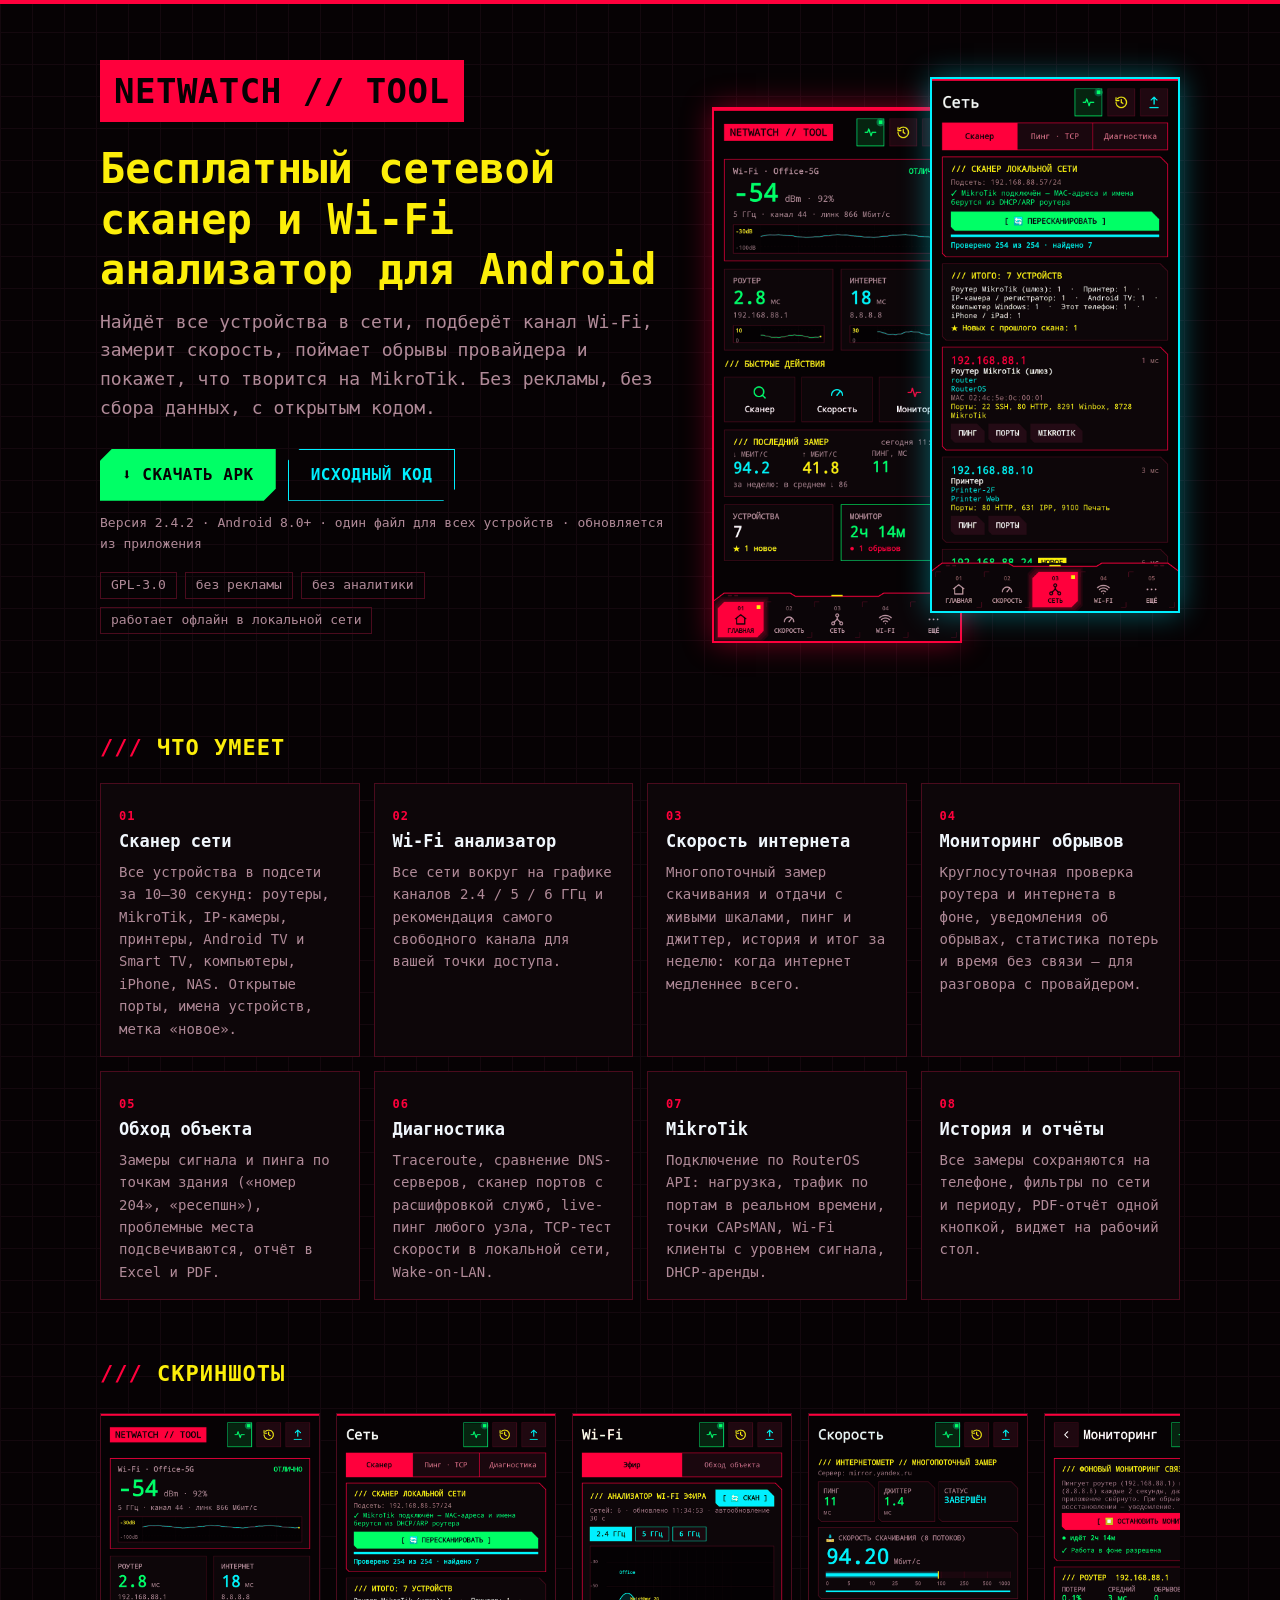
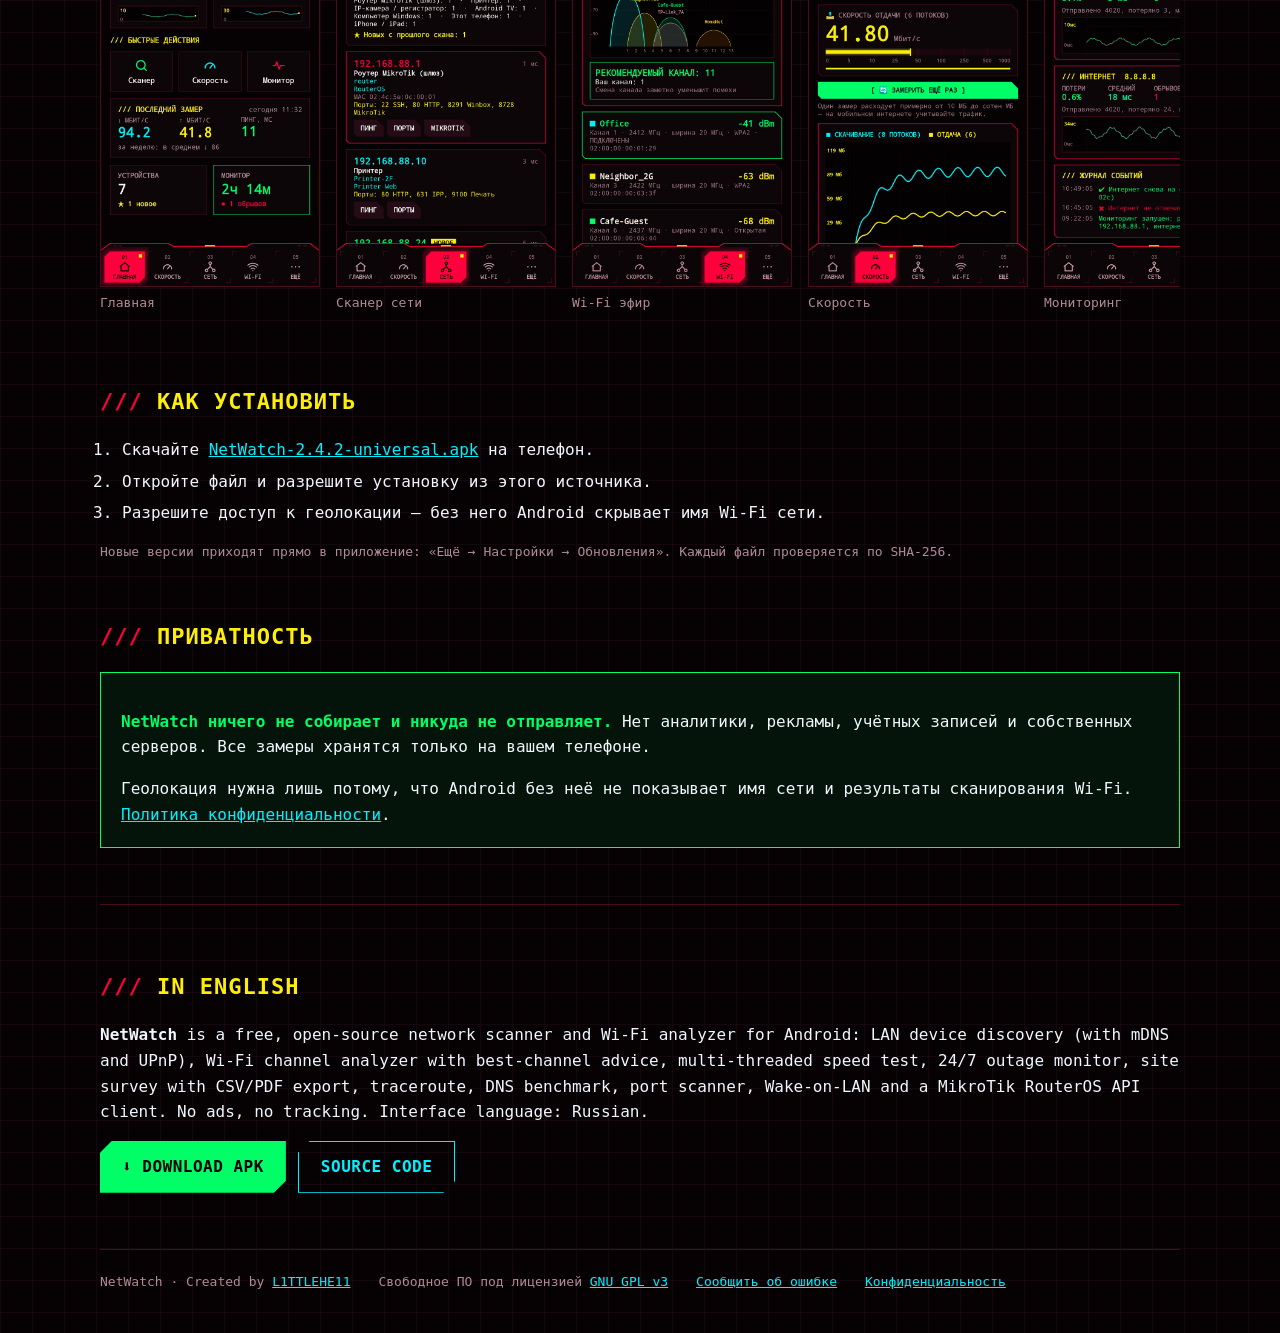
==== docs/index.html @ b4db95db "2.4.2: GPL-3.0, сайт на GitHub Pages, README со скриншотами, метаданные для каталогов - LICENSE (GNU" ====
<!doctype html>
<html lang="ru">
<head>
<meta charset="utf-8">
<meta name="viewport" content="width=device-width, initial-scale=1">
<title>NetWatch — бесплатный сетевой сканер и Wi-Fi анализатор для Android</title>
<meta name="description" content="NetWatch — бесплатное приложение для диагностики сети на Android: сканер устройств в сети, анализатор Wi-Fi каналов, пинг, замер скорости интернета, мониторинг обрывов, traceroute, сканер портов и MikroTik. Без рекламы и сбора данных, открытый код.">
<meta name="keywords" content="сетевой сканер, сканер сети android, анализатор wi-fi, wifi analyzer, сканер ip, пинг, traceroute, сканер портов, скорость интернета, мониторинг сети, mikrotik, routeros, capsman, wake on lan, network scanner, lan scanner">
<link rel="canonical" href="https://l1ttlehe11.github.io/NetWatch/">
<link rel="icon" type="image/png" href="favicon.png">
<link rel="apple-touch-icon" href="icon.png">
<meta name="theme-color" content="#060204">
<meta property="og:type" content="website">
<meta property="og:title" content="NetWatch — сетевой сканер и Wi-Fi анализатор для Android">
<meta property="og:description" content="Сканер сети, Wi-Fi эфир, пинг, скорость, мониторинг обрывов и MikroTik в одном бесплатном приложении. Без рекламы, открытый код.">
<meta property="og:image" content="https://l1ttlehe11.github.io/NetWatch/og.png">
<meta property="og:url" content="https://l1ttlehe11.github.io/NetWatch/">
<meta property="og:locale" content="ru_RU">
<meta name="twitter:card" content="summary_large_image">
<link rel="alternate" hreflang="ru" href="https://l1ttlehe11.github.io/NetWatch/">
<link rel="alternate" hreflang="en" href="https://l1ttlehe11.github.io/NetWatch/#en">
<script type="application/ld+json">
{
  "@context": "https://schema.org",
  "@type": "SoftwareApplication",
  "name": "NetWatch: Network Scanner",
  "alternateName": "NetWatch",
  "operatingSystem": "Android 8.0+",
  "applicationCategory": "UtilitiesApplication",
  "softwareVersion": "2.4.2",
  "license": "https://www.gnu.org/licenses/gpl-3.0.html",
  "isAccessibleForFree": true,
  "offers": { "@type": "Offer", "price": "0", "priceCurrency": "RUB" },
  "downloadUrl": "https://github.com/L1TTLEHE11/NetWatch/raw/main/apk/NetWatch-2.4.2-universal.apk",
  "codeRepository": "https://github.com/L1TTLEHE11/NetWatch",
  "image": "https://l1ttlehe11.github.io/NetWatch/icon.png",
  "screenshot": "https://l1ttlehe11.github.io/NetWatch/screenshots/3_scan.png",
  "author": { "@type": "Person", "name": "L1TTLEHE11", "url": "https://github.com/L1TTLEHE11" },
  "description": "Бесплатный сетевой сканер и Wi-Fi анализатор для Android: устройства в сети, каналы Wi-Fi, пинг, скорость интернета, мониторинг обрывов, traceroute, порты, MikroTik."
}
</script>
<style>
:root{--bg:#060204;--card:#0d0609;--line:#4a0b1d;--red:#ff003c;--yel:#fcee0a;--cyan:#00f0ff;--green:#00ff66;--text:#f0f6fc;--mut:#b08a98}
*{box-sizing:border-box}
html{scroll-behavior:smooth}
body{margin:0;background:var(--bg);color:var(--text);font:16px/1.6 ui-monospace,"JetBrains Mono","Cascadia Mono","Segoe UI Mono","DejaVu Sans Mono",Menlo,Consolas,monospace;
  background-image:linear-gradient(#14080e 1px,transparent 1px),linear-gradient(90deg,#14080e 1px,transparent 1px);background-size:32px 32px}
a{color:var(--cyan)}a:hover{color:var(--yel)}
.top{height:4px;background:var(--red)}
.wrap{max-width:1120px;margin:0 auto;padding:0 20px}
header.hero{display:grid;grid-template-columns:1.1fr .9fr;gap:40px;align-items:center;padding:56px 0 40px}
.logo{display:inline-block;background:var(--red);color:var(--bg);font-weight:800;font-size:clamp(22px,4vw,34px);padding:4px 14px;letter-spacing:.5px}
h1{font-size:clamp(26px,4.2vw,42px);line-height:1.2;margin:22px 0 12px;color:var(--yel)}
.lead{color:var(--mut);font-size:18px;margin:0 0 26px}
.cta{display:flex;flex-wrap:wrap;gap:12px;align-items:center}
.btn{display:inline-flex;align-items:center;gap:10px;min-height:52px;padding:0 22px;font:inherit;font-weight:800;letter-spacing:.5px;text-decoration:none;
  clip-path:polygon(12px 0,100% 0,100% calc(100% - 12px),calc(100% - 12px) 100%,0 100%,0 12px)}
.btn.main{background:var(--green);color:var(--bg)}
.btn.main:hover{background:var(--yel);color:var(--bg)}
.btn.alt{border:1px solid var(--cyan);color:var(--cyan)}
.meta{color:var(--mut);font-size:13px;margin-top:12px}
.tags{display:flex;flex-wrap:wrap;gap:8px;margin-top:18px}
.tag{border:1px solid var(--line);padding:2px 10px;font-size:13px;color:var(--mut)}
.phones{position:relative;height:540px}
.phones img{position:absolute;width:250px;border:2px solid var(--red);box-shadow:0 0 28px rgba(255,0,60,.45)}
.phones img:nth-child(1){left:0;top:30px}
.phones img:nth-child(2){right:0;top:0;border-color:var(--cyan);box-shadow:0 0 28px rgba(0,240,255,.4)}
h2{font-size:22px;color:var(--yel);margin:56px 0 18px;letter-spacing:1px}
h2::before{content:"/// ";color:var(--red)}
.grid{display:grid;grid-template-columns:repeat(auto-fill,minmax(250px,1fr));gap:14px}
.card{background:var(--card);border:1px solid var(--line);padding:18px 18px 16px}
.card b{display:block;color:var(--text);font-size:17px;margin-bottom:6px}
.card .n{color:var(--red);font-size:12px;font-weight:800;letter-spacing:1px}
.card p{margin:0;color:var(--mut);font-size:14px}
.gallery{display:flex;gap:16px;overflow-x:auto;padding:4px 2px 14px;scroll-snap-type:x mandatory}
.gallery figure{margin:0;flex:0 0 220px;scroll-snap-align:start}
.gallery img{width:100%;display:block;border:1px solid var(--line)}
.gallery figcaption{color:var(--mut);font-size:13px;padding-top:6px}
.privacy{border:1px solid var(--green);background:#04140a;padding:20px}
.privacy b{color:var(--green)}
ol.steps{padding-left:22px}ol.steps li{margin:6px 0}
.en{border-top:1px solid var(--line);margin-top:56px;padding-top:8px}
footer{border-top:1px solid var(--line);margin-top:56px;padding:22px 0 40px;color:var(--mut);font-size:13px;display:flex;flex-wrap:wrap;gap:12px 28px}
@media (max-width:860px){
  header.hero{grid-template-columns:1fr;padding-top:36px}
  .phones{height:400px;max-width:420px}
  .phones img{width:190px}
}
@media (max-width:420px){.phones img{width:160px}.phones{height:340px}}
</style>
</head>
<body>
<div class="top"></div>
<div class="wrap">

<header class="hero">
  <div>
    <span class="logo">NETWATCH // TOOL</span>
    <h1>Бесплатный сетевой сканер и&nbsp;Wi-Fi анализатор для&nbsp;Android</h1>
    <p class="lead">Найдёт все устройства в сети, подберёт канал Wi-Fi, замерит скорость, поймает обрывы провайдера и покажет, что творится на MikroTik. Без рекламы, без сбора данных, с открытым кодом.</p>
    <div class="cta">
      <a class="btn main" href="https://github.com/L1TTLEHE11/NetWatch/raw/main/apk/NetWatch-2.4.2-universal.apk">⬇ СКАЧАТЬ APK</a>
      <a class="btn alt" href="https://github.com/L1TTLEHE11/NetWatch">ИСХОДНЫЙ КОД</a>
    </div>
    <div class="meta">Версия 2.4.2 · Android 8.0+ · один файл для всех устройств · обновляется из приложения</div>
    <div class="tags"><span class="tag">GPL-3.0</span><span class="tag">без рекламы</span><span class="tag">без аналитики</span><span class="tag">работает офлайн в локальной сети</span></div>
  </div>
  <div class="phones" aria-hidden="true">
    <img src="screenshots/1_home.png" alt="">
    <img src="screenshots/3_scan.png" alt="">
  </div>
</header>

<section>
  <h2>ЧТО УМЕЕТ</h2>
  <div class="grid">
    <div class="card"><span class="n">01</span><b>Сканер сети</b><p>Все устройства в подсети за 10–30 секунд: роутеры, MikroTik, IP-камеры, принтеры, Android TV и Smart TV, компьютеры, iPhone, NAS. Открытые порты, имена устройств, метка «новое».</p></div>
    <div class="card"><span class="n">02</span><b>Wi-Fi анализатор</b><p>Все сети вокруг на графике каналов 2.4 / 5 / 6 ГГц и рекомендация самого свободного канала для вашей точки доступа.</p></div>
    <div class="card"><span class="n">03</span><b>Скорость интернета</b><p>Многопоточный замер скачивания и отдачи с живыми шкалами, пинг и джиттер, история и итог за неделю: когда интернет медленнее всего.</p></div>
    <div class="card"><span class="n">04</span><b>Мониторинг обрывов</b><p>Круглосуточная проверка роутера и интернета в фоне, уведомления об обрывах, статистика потерь и время без связи — для разговора с провайдером.</p></div>
    <div class="card"><span class="n">05</span><b>Обход объекта</b><p>Замеры сигнала и пинга по точкам здания («номер 204», «ресепшн»), проблемные места подсвечиваются, отчёт в Excel и PDF.</p></div>
    <div class="card"><span class="n">06</span><b>Диагностика</b><p>Traceroute, сравнение DNS-серверов, сканер портов с расшифровкой служб, live-пинг любого узла, TCP-тест скорости в локальной сети, Wake-on-LAN.</p></div>
    <div class="card"><span class="n">07</span><b>MikroTik</b><p>Подключение по RouterOS API: нагрузка, трафик по портам в реальном времени, точки CAPsMAN, Wi-Fi клиенты с уровнем сигнала, DHCP-аренды.</p></div>
    <div class="card"><span class="n">08</span><b>История и отчёты</b><p>Все замеры сохраняются на телефоне, фильтры по сети и периоду, PDF-отчёт одной кнопкой, виджет на рабочий стол.</p></div>
  </div>
</section>

<section>
  <h2>СКРИНШОТЫ</h2>
  <div class="gallery">
    <figure><img src="screenshots/1_home.png" alt="Главная: сигнал Wi-Fi, пинги, последний замер скорости" loading="lazy"><figcaption>Главная</figcaption></figure>
    <figure><img src="screenshots/3_scan.png" alt="Сканер сети: список устройств с типами и портами" loading="lazy"><figcaption>Сканер сети</figcaption></figure>
    <figure><img src="screenshots/4_wifi.png" alt="Wi-Fi анализатор: график каналов и рекомендованный канал" loading="lazy"><figcaption>Wi-Fi эфир</figcaption></figure>
    <figure><img src="screenshots/2_speed.png" alt="Замер скорости интернета" loading="lazy"><figcaption>Скорость</figcaption></figure>
    <figure><img src="screenshots/5_monitor.png" alt="Мониторинг обрывов связи" loading="lazy"><figcaption>Мониторинг</figcaption></figure>
    <figure><img src="screenshots/6_mikrotik.png" alt="MikroTik: интерфейсы, CAPsMAN, клиенты Wi-Fi" loading="lazy"><figcaption>MikroTik</figcaption></figure>
    <figure><img src="screenshots/7_history.png" alt="История замеров со сводкой скорости" loading="lazy"><figcaption>История</figcaption></figure>
    <figure><img src="screenshots/8_more.png" alt="Раздел «Ещё»" loading="lazy"><figcaption>Ещё</figcaption></figure>
  </div>
</section>

<section>
  <h2>КАК УСТАНОВИТЬ</h2>
  <ol class="steps">
    <li>Скачайте <a href="https://github.com/L1TTLEHE11/NetWatch/raw/main/apk/NetWatch-2.4.2-universal.apk">NetWatch-2.4.2-universal.apk</a> на телефон.</li>
    <li>Откройте файл и разрешите установку из этого источника.</li>
    <li>Разрешите доступ к геолокации — без него Android скрывает имя Wi-Fi сети.</li>
  </ol>
  <p class="meta">Новые версии приходят прямо в приложение: «Ещё → Настройки → Обновления». Каждый файл проверяется по SHA-256.</p>
</section>

<section>
  <h2>ПРИВАТНОСТЬ</h2>
  <div class="privacy">
    <p><b>NetWatch ничего не собирает и никуда не отправляет.</b> Нет аналитики, рекламы, учётных записей и собственных серверов. Все замеры хранятся только на вашем телефоне.</p>
    <p style="margin-bottom:0">Геолокация нужна лишь потому, что Android без неё не показывает имя сети и результаты сканирования Wi-Fi. <a href="privacy.html">Политика конфиденциальности</a>.</p>
  </div>
</section>

<section class="en" id="en" lang="en">
  <h2>IN ENGLISH</h2>
  <p><b>NetWatch</b> is a free, open-source network scanner and Wi-Fi analyzer for Android: LAN device discovery (with mDNS and UPnP), Wi-Fi channel analyzer with best-channel advice, multi-threaded speed test, 24/7 outage monitor, site survey with CSV/PDF export, traceroute, DNS benchmark, port scanner, Wake-on-LAN and a MikroTik RouterOS API client. No ads, no tracking. Interface language: Russian.</p>
  <div class="cta"><a class="btn main" href="https://github.com/L1TTLEHE11/NetWatch/raw/main/apk/NetWatch-2.4.2-universal.apk">⬇ DOWNLOAD APK</a><a class="btn alt" href="https://github.com/L1TTLEHE11/NetWatch">SOURCE CODE</a></div>
</section>

<footer>
  <span>NetWatch · Created by <a href="https://github.com/L1TTLEHE11">L1TTLEHE11</a></span>
  <span>Свободное ПО под лицензией <a href="https://github.com/L1TTLEHE11/NetWatch/blob/main/LICENSE">GNU GPL v3</a></span>
  <span><a href="https://github.com/L1TTLEHE11/NetWatch/issues">Сообщить об ошибке</a></span>
  <span><a href="privacy.html">Конфиденциальность</a></span>
</footer>

</div>
</body>
</html>
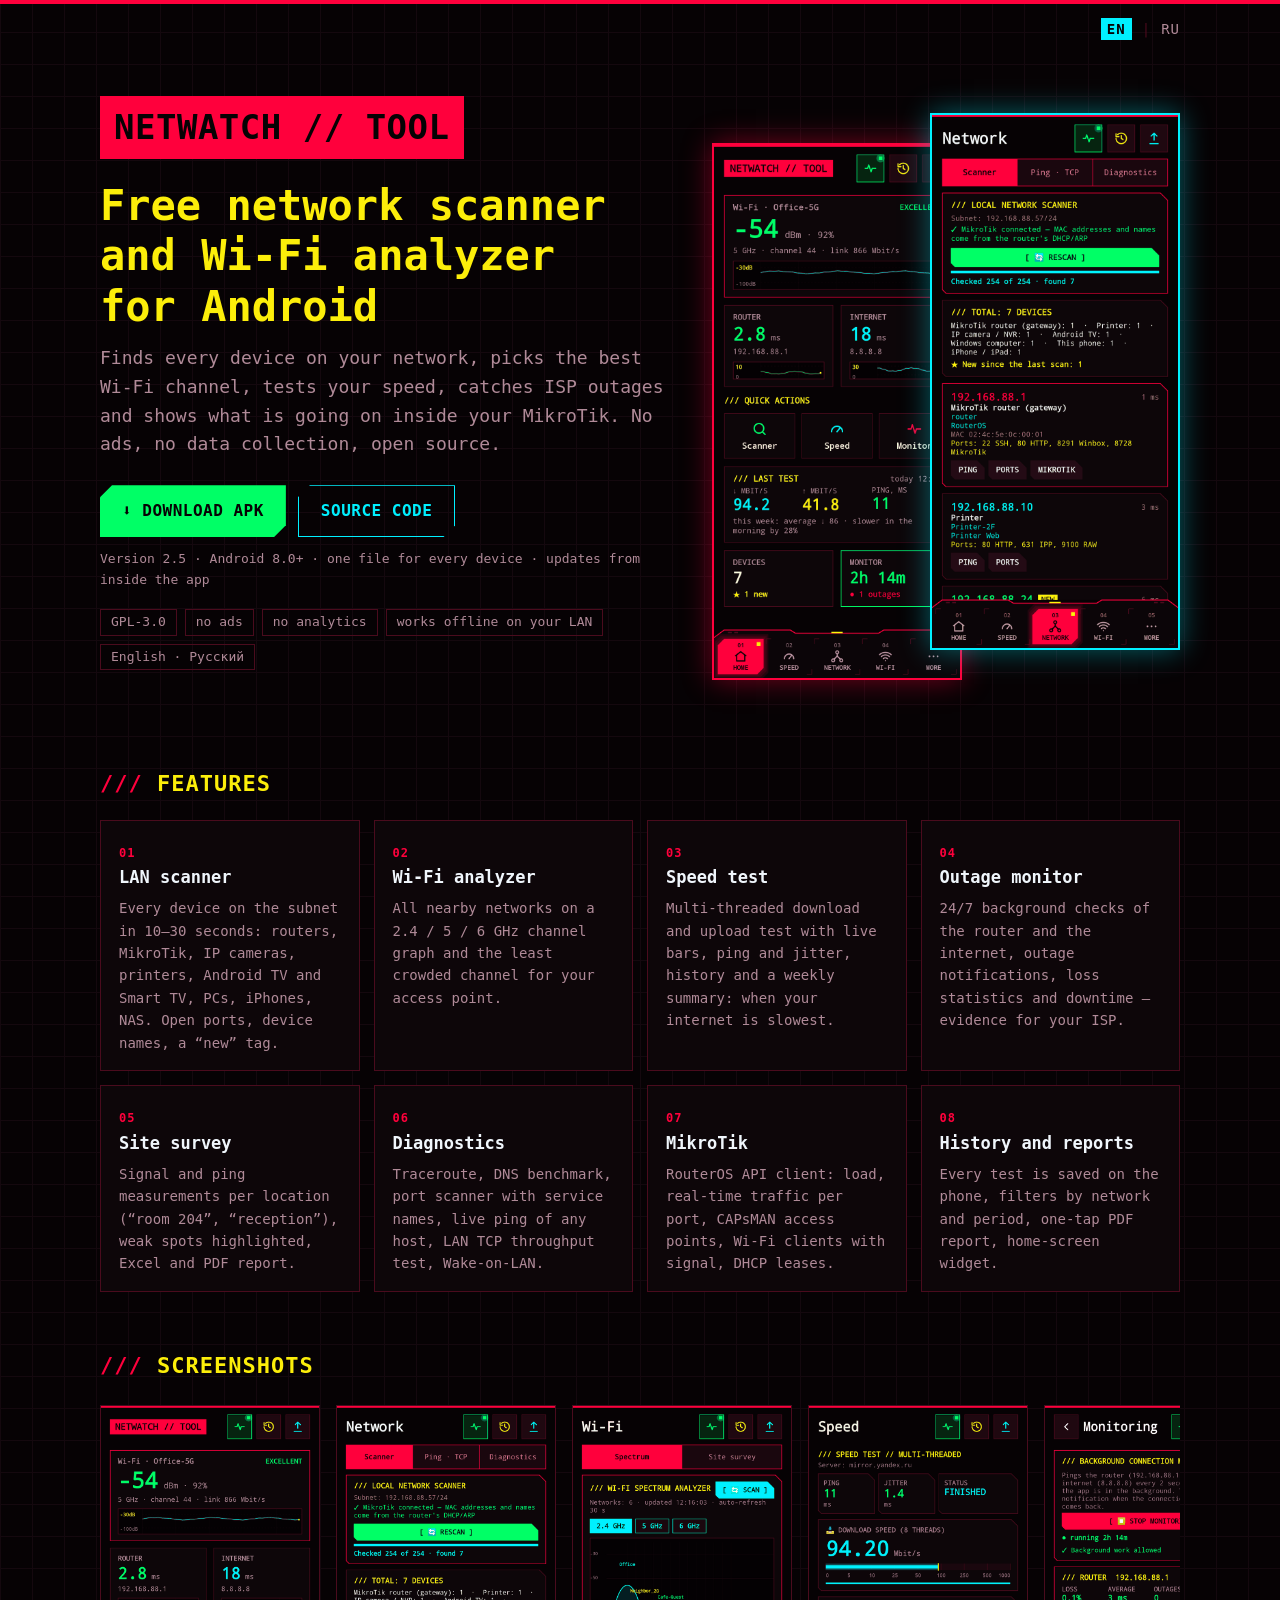
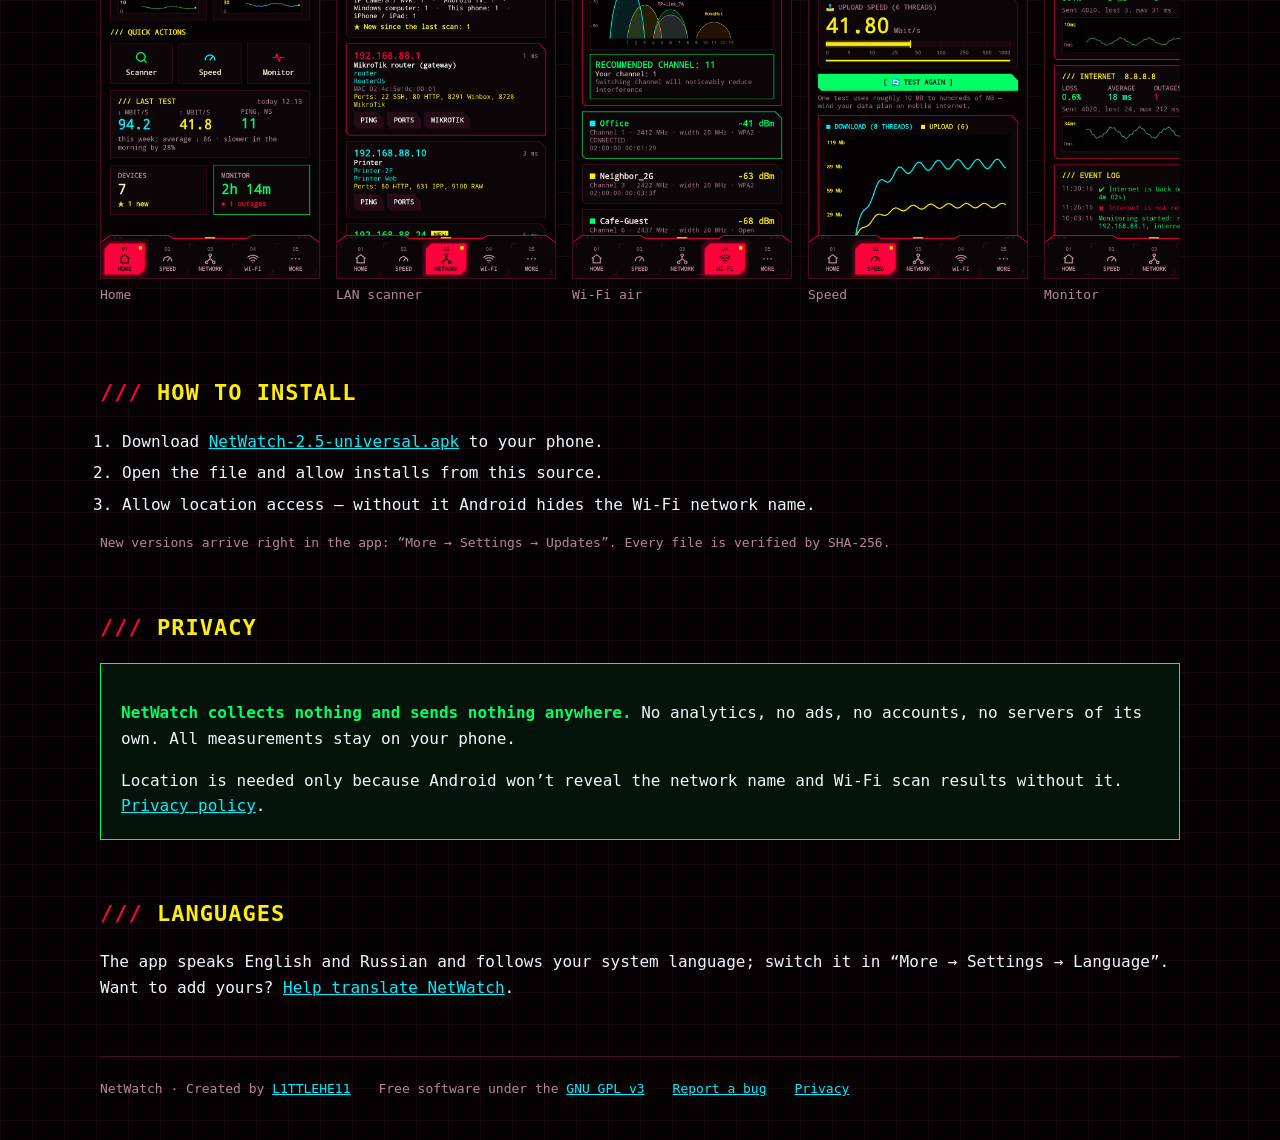
==== commit 452f0c18: "2.5: English interface, bilingual README and website - UI strings moved to resources: English (defau" ====
--- a/docs/index.html
+++ b/docs/index.html
@@ -1,24 +1,29 @@
 <!doctype html>
-<html lang="ru">
+<html lang="en">
 <head>
 <meta charset="utf-8">
 <meta name="viewport" content="width=device-width, initial-scale=1">
-<title>NetWatch — бесплатный сетевой сканер и Wi-Fi анализатор для Android</title>
-<meta name="description" content="NetWatch — бесплатное приложение для диагностики сети на Android: сканер устройств в сети, анализатор Wi-Fi каналов, пинг, замер скорости интернета, мониторинг обрывов, traceroute, сканер портов и MikroTik. Без рекламы и сбора данных, открытый код.">
-<meta name="keywords" content="сетевой сканер, сканер сети android, анализатор wi-fi, wifi analyzer, сканер ip, пинг, traceroute, сканер портов, скорость интернета, мониторинг сети, mikrotik, routeros, capsman, wake on lan, network scanner, lan scanner">
+<title>NetWatch — free network scanner and Wi-Fi analyzer for Android</title>
+<script>
+(function(){try{var s=localStorage.getItem('nw_lang');var l=(navigator.languages&&navigator.languages[0])||navigator.language||'';
+if(s==='ru'||(!s&&/^ru\b/i.test(l))){location.replace('ru/'+location.pathname.split('/').pop()+location.hash)}}catch(e){}})();
+</script><meta name="description" content="NetWatch is a free network diagnostics app for Android: LAN device scanner, Wi-Fi channel analyzer, ping, internet speed test, outage monitor, traceroute, port scanner and MikroTik. No ads, no data collection, open source.">
 <link rel="canonical" href="https://l1ttlehe11.github.io/NetWatch/">
+<link rel="alternate" hreflang="en" href="https://l1ttlehe11.github.io/NetWatch/">
+<link rel="alternate" hreflang="ru" href="https://l1ttlehe11.github.io/NetWatch/ru/">
+<link rel="alternate" hreflang="x-default" href="https://l1ttlehe11.github.io/NetWatch/">
 <link rel="icon" type="image/png" href="favicon.png">
 <link rel="apple-touch-icon" href="icon.png">
 <meta name="theme-color" content="#060204">
+<meta name="keywords" content="network scanner, network scanner android, lan scanner, ip scanner, wifi analyzer, wi-fi channel analyzer, ping, traceroute, port scanner, speed test, network monitor, mikrotik, routeros, capsman, wake on lan, mdns, upnp">
 <meta property="og:type" content="website">
-<meta property="og:title" content="NetWatch — сетевой сканер и Wi-Fi анализатор для Android">
-<meta property="og:description" content="Сканер сети, Wi-Fi эфир, пинг, скорость, мониторинг обрывов и MikroTik в одном бесплатном приложении. Без рекламы, открытый код.">
+<meta property="og:title" content="NetWatch — network scanner and Wi-Fi analyzer for Android">
+<meta property="og:description" content="LAN scanner, Wi-Fi channels, ping, speed test, outage monitor and MikroTik in one free app. No ads, open source.">
 <meta property="og:image" content="https://l1ttlehe11.github.io/NetWatch/og.png">
 <meta property="og:url" content="https://l1ttlehe11.github.io/NetWatch/">
-<meta property="og:locale" content="ru_RU">
+<meta property="og:locale" content="en_US">
+<meta property="og:locale:alternate" content="ru_RU">
 <meta name="twitter:card" content="summary_large_image">
-<link rel="alternate" hreflang="ru" href="https://l1ttlehe11.github.io/NetWatch/">
-<link rel="alternate" hreflang="en" href="https://l1ttlehe11.github.io/NetWatch/#en">
 <script type="application/ld+json">
 {
   "@context": "https://schema.org",
@@ -27,149 +32,116 @@
   "alternateName": "NetWatch",
   "operatingSystem": "Android 8.0+",
   "applicationCategory": "UtilitiesApplication",
-  "softwareVersion": "2.4.2",
+  "softwareVersion": "2.5",
+  "inLanguage": [
+    "en",
+    "ru"
+  ],
   "license": "https://www.gnu.org/licenses/gpl-3.0.html",
   "isAccessibleForFree": true,
-  "offers": { "@type": "Offer", "price": "0", "priceCurrency": "RUB" },
-  "downloadUrl": "https://github.com/L1TTLEHE11/NetWatch/raw/main/apk/NetWatch-2.4.2-universal.apk",
+  "offers": {
+    "@type": "Offer",
+    "price": "0",
+    "priceCurrency": "USD"
+  },
+  "downloadUrl": "https://github.com/L1TTLEHE11/NetWatch/raw/main/apk/NetWatch-2.5-universal.apk",
   "codeRepository": "https://github.com/L1TTLEHE11/NetWatch",
   "image": "https://l1ttlehe11.github.io/NetWatch/icon.png",
-  "screenshot": "https://l1ttlehe11.github.io/NetWatch/screenshots/3_scan.png",
-  "author": { "@type": "Person", "name": "L1TTLEHE11", "url": "https://github.com/L1TTLEHE11" },
-  "description": "Бесплатный сетевой сканер и Wi-Fi анализатор для Android: устройства в сети, каналы Wi-Fi, пинг, скорость интернета, мониторинг обрывов, traceroute, порты, MikroTik."
+  "screenshot": "https://l1ttlehe11.github.io/NetWatch/screenshots/en/3_scan.png",
+  "author": {
+    "@type": "Person",
+    "name": "L1TTLEHE11",
+    "url": "https://github.com/L1TTLEHE11"
+  },
+  "description": "Free network scanner and Wi-Fi analyzer for Android: LAN devices, Wi-Fi channels, ping, internet speed, outage monitor, traceroute, ports, MikroTik."
 }
 </script>
-<style>
-:root{--bg:#060204;--card:#0d0609;--line:#4a0b1d;--red:#ff003c;--yel:#fcee0a;--cyan:#00f0ff;--green:#00ff66;--text:#f0f6fc;--mut:#b08a98}
-*{box-sizing:border-box}
-html{scroll-behavior:smooth}
-body{margin:0;background:var(--bg);color:var(--text);font:16px/1.6 ui-monospace,"JetBrains Mono","Cascadia Mono","Segoe UI Mono","DejaVu Sans Mono",Menlo,Consolas,monospace;
-  background-image:linear-gradient(#14080e 1px,transparent 1px),linear-gradient(90deg,#14080e 1px,transparent 1px);background-size:32px 32px}
-a{color:var(--cyan)}a:hover{color:var(--yel)}
-.top{height:4px;background:var(--red)}
-.wrap{max-width:1120px;margin:0 auto;padding:0 20px}
-header.hero{display:grid;grid-template-columns:1.1fr .9fr;gap:40px;align-items:center;padding:56px 0 40px}
-.logo{display:inline-block;background:var(--red);color:var(--bg);font-weight:800;font-size:clamp(22px,4vw,34px);padding:4px 14px;letter-spacing:.5px}
-h1{font-size:clamp(26px,4.2vw,42px);line-height:1.2;margin:22px 0 12px;color:var(--yel)}
-.lead{color:var(--mut);font-size:18px;margin:0 0 26px}
-.cta{display:flex;flex-wrap:wrap;gap:12px;align-items:center}
-.btn{display:inline-flex;align-items:center;gap:10px;min-height:52px;padding:0 22px;font:inherit;font-weight:800;letter-spacing:.5px;text-decoration:none;
-  clip-path:polygon(12px 0,100% 0,100% calc(100% - 12px),calc(100% - 12px) 100%,0 100%,0 12px)}
-.btn.main{background:var(--green);color:var(--bg)}
-.btn.main:hover{background:var(--yel);color:var(--bg)}
-.btn.alt{border:1px solid var(--cyan);color:var(--cyan)}
-.meta{color:var(--mut);font-size:13px;margin-top:12px}
-.tags{display:flex;flex-wrap:wrap;gap:8px;margin-top:18px}
-.tag{border:1px solid var(--line);padding:2px 10px;font-size:13px;color:var(--mut)}
-.phones{position:relative;height:540px}
-.phones img{position:absolute;width:250px;border:2px solid var(--red);box-shadow:0 0 28px rgba(255,0,60,.45)}
-.phones img:nth-child(1){left:0;top:30px}
-.phones img:nth-child(2){right:0;top:0;border-color:var(--cyan);box-shadow:0 0 28px rgba(0,240,255,.4)}
-h2{font-size:22px;color:var(--yel);margin:56px 0 18px;letter-spacing:1px}
-h2::before{content:"/// ";color:var(--red)}
-.grid{display:grid;grid-template-columns:repeat(auto-fill,minmax(250px,1fr));gap:14px}
-.card{background:var(--card);border:1px solid var(--line);padding:18px 18px 16px}
-.card b{display:block;color:var(--text);font-size:17px;margin-bottom:6px}
-.card .n{color:var(--red);font-size:12px;font-weight:800;letter-spacing:1px}
-.card p{margin:0;color:var(--mut);font-size:14px}
-.gallery{display:flex;gap:16px;overflow-x:auto;padding:4px 2px 14px;scroll-snap-type:x mandatory}
-.gallery figure{margin:0;flex:0 0 220px;scroll-snap-align:start}
-.gallery img{width:100%;display:block;border:1px solid var(--line)}
-.gallery figcaption{color:var(--mut);font-size:13px;padding-top:6px}
-.privacy{border:1px solid var(--green);background:#04140a;padding:20px}
-.privacy b{color:var(--green)}
-ol.steps{padding-left:22px}ol.steps li{margin:6px 0}
-.en{border-top:1px solid var(--line);margin-top:56px;padding-top:8px}
-footer{border-top:1px solid var(--line);margin-top:56px;padding:22px 0 40px;color:var(--mut);font-size:13px;display:flex;flex-wrap:wrap;gap:12px 28px}
-@media (max-width:860px){
-  header.hero{grid-template-columns:1fr;padding-top:36px}
-  .phones{height:400px;max-width:420px}
-  .phones img{width:190px}
-}
-@media (max-width:420px){.phones img{width:160px}.phones{height:340px}}
-</style>
+<link rel="stylesheet" href="site.css">
 </head>
 <body>
 <div class="top"></div>
 <div class="wrap">
+<nav class="lang" aria-label="Language"><b aria-current="true">EN</b><span>|</span><a href="ru/" hreflang="ru" lang="ru" data-lang="ru">RU</a></nav>
 
 <header class="hero">
   <div>
     <span class="logo">NETWATCH // TOOL</span>
-    <h1>Бесплатный сетевой сканер и&nbsp;Wi-Fi анализатор для&nbsp;Android</h1>
-    <p class="lead">Найдёт все устройства в сети, подберёт канал Wi-Fi, замерит скорость, поймает обрывы провайдера и покажет, что творится на MikroTik. Без рекламы, без сбора данных, с открытым кодом.</p>
+    <h1>Free network scanner and&nbsp;Wi-Fi analyzer for&nbsp;Android</h1>
+    <p class="lead">Finds every device on your network, picks the best Wi-Fi channel, tests your speed, catches ISP outages and shows what is going on inside your MikroTik. No ads, no data collection, open source.</p>
     <div class="cta">
-      <a class="btn main" href="https://github.com/L1TTLEHE11/NetWatch/raw/main/apk/NetWatch-2.4.2-universal.apk">⬇ СКАЧАТЬ APK</a>
-      <a class="btn alt" href="https://github.com/L1TTLEHE11/NetWatch">ИСХОДНЫЙ КОД</a>
+      <a class="btn main" href="https://github.com/L1TTLEHE11/NetWatch/raw/main/apk/NetWatch-2.5-universal.apk">⬇ DOWNLOAD APK</a>
+      <a class="btn alt" href="https://github.com/L1TTLEHE11/NetWatch">SOURCE CODE</a>
     </div>
-    <div class="meta">Версия 2.4.2 · Android 8.0+ · один файл для всех устройств · обновляется из приложения</div>
-    <div class="tags"><span class="tag">GPL-3.0</span><span class="tag">без рекламы</span><span class="tag">без аналитики</span><span class="tag">работает офлайн в локальной сети</span></div>
+    <div class="meta">Version 2.5 · Android 8.0+ · one file for every device · updates from inside the app</div>
+    <div class="tags"><span class="tag">GPL-3.0</span><span class="tag">no ads</span><span class="tag">no analytics</span><span class="tag">works offline on your LAN</span><span class="tag">English · Русский</span></div>
   </div>
   <div class="phones" aria-hidden="true">
-    <img src="screenshots/1_home.png" alt="">
-    <img src="screenshots/3_scan.png" alt="">
+    <img src="screenshots/en/1_home.png" alt="">
+    <img src="screenshots/en/3_scan.png" alt="">
   </div>
 </header>
 
 <section>
-  <h2>ЧТО УМЕЕТ</h2>
+  <h2>FEATURES</h2>
   <div class="grid">
-    <div class="card"><span class="n">01</span><b>Сканер сети</b><p>Все устройства в подсети за 10–30 секунд: роутеры, MikroTik, IP-камеры, принтеры, Android TV и Smart TV, компьютеры, iPhone, NAS. Открытые порты, имена устройств, метка «новое».</p></div>
-    <div class="card"><span class="n">02</span><b>Wi-Fi анализатор</b><p>Все сети вокруг на графике каналов 2.4 / 5 / 6 ГГц и рекомендация самого свободного канала для вашей точки доступа.</p></div>
-    <div class="card"><span class="n">03</span><b>Скорость интернета</b><p>Многопоточный замер скачивания и отдачи с живыми шкалами, пинг и джиттер, история и итог за неделю: когда интернет медленнее всего.</p></div>
-    <div class="card"><span class="n">04</span><b>Мониторинг обрывов</b><p>Круглосуточная проверка роутера и интернета в фоне, уведомления об обрывах, статистика потерь и время без связи — для разговора с провайдером.</p></div>
-    <div class="card"><span class="n">05</span><b>Обход объекта</b><p>Замеры сигнала и пинга по точкам здания («номер 204», «ресепшн»), проблемные места подсвечиваются, отчёт в Excel и PDF.</p></div>
-    <div class="card"><span class="n">06</span><b>Диагностика</b><p>Traceroute, сравнение DNS-серверов, сканер портов с расшифровкой служб, live-пинг любого узла, TCP-тест скорости в локальной сети, Wake-on-LAN.</p></div>
-    <div class="card"><span class="n">07</span><b>MikroTik</b><p>Подключение по RouterOS API: нагрузка, трафик по портам в реальном времени, точки CAPsMAN, Wi-Fi клиенты с уровнем сигнала, DHCP-аренды.</p></div>
-    <div class="card"><span class="n">08</span><b>История и отчёты</b><p>Все замеры сохраняются на телефоне, фильтры по сети и периоду, PDF-отчёт одной кнопкой, виджет на рабочий стол.</p></div>
+    <div class="card"><span class="n">01</span><b>LAN scanner</b><p>Every device on the subnet in 10–30 seconds: routers, MikroTik, IP cameras, printers, Android TV and Smart TV, PCs, iPhones, NAS. Open ports, device names, a “new” tag.</p></div>
+    <div class="card"><span class="n">02</span><b>Wi-Fi analyzer</b><p>All nearby networks on a 2.4 / 5 / 6 GHz channel graph and the least crowded channel for your access point.</p></div>
+    <div class="card"><span class="n">03</span><b>Speed test</b><p>Multi-threaded download and upload test with live bars, ping and jitter, history and a weekly summary: when your internet is slowest.</p></div>
+    <div class="card"><span class="n">04</span><b>Outage monitor</b><p>24/7 background checks of the router and the internet, outage notifications, loss statistics and downtime — evidence for your ISP.</p></div>
+    <div class="card"><span class="n">05</span><b>Site survey</b><p>Signal and ping measurements per location (“room 204”, “reception”), weak spots highlighted, Excel and PDF report.</p></div>
+    <div class="card"><span class="n">06</span><b>Diagnostics</b><p>Traceroute, DNS benchmark, port scanner with service names, live ping of any host, LAN TCP throughput test, Wake-on-LAN.</p></div>
+    <div class="card"><span class="n">07</span><b>MikroTik</b><p>RouterOS API client: load, real-time traffic per port, CAPsMAN access points, Wi-Fi clients with signal, DHCP leases.</p></div>
+    <div class="card"><span class="n">08</span><b>History and reports</b><p>Every test is saved on the phone, filters by network and period, one-tap PDF report, home-screen widget.</p></div>
   </div>
 </section>
 
 <section>
-  <h2>СКРИНШОТЫ</h2>
+  <h2>SCREENSHOTS</h2>
   <div class="gallery">
-    <figure><img src="screenshots/1_home.png" alt="Главная: сигнал Wi-Fi, пинги, последний замер скорости" loading="lazy"><figcaption>Главная</figcaption></figure>
-    <figure><img src="screenshots/3_scan.png" alt="Сканер сети: список устройств с типами и портами" loading="lazy"><figcaption>Сканер сети</figcaption></figure>
-    <figure><img src="screenshots/4_wifi.png" alt="Wi-Fi анализатор: график каналов и рекомендованный канал" loading="lazy"><figcaption>Wi-Fi эфир</figcaption></figure>
-    <figure><img src="screenshots/2_speed.png" alt="Замер скорости интернета" loading="lazy"><figcaption>Скорость</figcaption></figure>
-    <figure><img src="screenshots/5_monitor.png" alt="Мониторинг обрывов связи" loading="lazy"><figcaption>Мониторинг</figcaption></figure>
-    <figure><img src="screenshots/6_mikrotik.png" alt="MikroTik: интерфейсы, CAPsMAN, клиенты Wi-Fi" loading="lazy"><figcaption>MikroTik</figcaption></figure>
-    <figure><img src="screenshots/7_history.png" alt="История замеров со сводкой скорости" loading="lazy"><figcaption>История</figcaption></figure>
-    <figure><img src="screenshots/8_more.png" alt="Раздел «Ещё»" loading="lazy"><figcaption>Ещё</figcaption></figure>
+    <figure><img src="screenshots/en/1_home.png" alt="Home: Wi-Fi signal, pings, last speed test" loading="lazy"><figcaption>Home</figcaption></figure>
+    <figure><img src="screenshots/en/3_scan.png" alt="LAN scanner: devices with types and ports" loading="lazy"><figcaption>LAN scanner</figcaption></figure>
+    <figure><img src="screenshots/en/4_wifi.png" alt="Wi-Fi analyzer: channel graph and recommended channel" loading="lazy"><figcaption>Wi-Fi air</figcaption></figure>
+    <figure><img src="screenshots/en/2_speed.png" alt="Internet speed test" loading="lazy"><figcaption>Speed</figcaption></figure>
+    <figure><img src="screenshots/en/5_monitor.png" alt="Outage monitor" loading="lazy"><figcaption>Monitor</figcaption></figure>
+    <figure><img src="screenshots/en/6_mikrotik.png" alt="MikroTik: interfaces, CAPsMAN, Wi-Fi clients" loading="lazy"><figcaption>MikroTik</figcaption></figure>
+    <figure><img src="screenshots/en/7_history.png" alt="Measurement history with speed summary" loading="lazy"><figcaption>History</figcaption></figure>
+    <figure><img src="screenshots/en/8_more.png" alt="More section" loading="lazy"><figcaption>More</figcaption></figure>
   </div>
 </section>
 
 <section>
-  <h2>КАК УСТАНОВИТЬ</h2>
+  <h2>HOW TO INSTALL</h2>
   <ol class="steps">
-    <li>Скачайте <a href="https://github.com/L1TTLEHE11/NetWatch/raw/main/apk/NetWatch-2.4.2-universal.apk">NetWatch-2.4.2-universal.apk</a> на телефон.</li>
-    <li>Откройте файл и разрешите установку из этого источника.</li>
-    <li>Разрешите доступ к геолокации — без него Android скрывает имя Wi-Fi сети.</li>
+    <li>Download <a href="https://github.com/L1TTLEHE11/NetWatch/raw/main/apk/NetWatch-2.5-universal.apk">NetWatch-2.5-universal.apk</a> to your phone.</li>
+    <li>Open the file and allow installs from this source.</li>
+    <li>Allow location access — without it Android hides the Wi-Fi network name.</li>
   </ol>
-  <p class="meta">Новые версии приходят прямо в приложение: «Ещё → Настройки → Обновления». Каждый файл проверяется по SHA-256.</p>
+  <p class="meta">New versions arrive right in the app: “More → Settings → Updates”. Every file is verified by SHA-256.</p>
 </section>
 
 <section>
-  <h2>ПРИВАТНОСТЬ</h2>
+  <h2>PRIVACY</h2>
   <div class="privacy">
-    <p><b>NetWatch ничего не собирает и никуда не отправляет.</b> Нет аналитики, рекламы, учётных записей и собственных серверов. Все замеры хранятся только на вашем телефоне.</p>
-    <p style="margin-bottom:0">Геолокация нужна лишь потому, что Android без неё не показывает имя сети и результаты сканирования Wi-Fi. <a href="privacy.html">Политика конфиденциальности</a>.</p>
+    <p><b>NetWatch collects nothing and sends nothing anywhere.</b> No analytics, no ads, no accounts, no servers of its own. All measurements stay on your phone.</p>
+    <p style="margin-bottom:0">Location is needed only because Android won’t reveal the network name and Wi-Fi scan results without it. <a href="privacy.html">Privacy policy</a>.</p>
   </div>
 </section>
 
-<section class="en" id="en" lang="en">
-  <h2>IN ENGLISH</h2>
-  <p><b>NetWatch</b> is a free, open-source network scanner and Wi-Fi analyzer for Android: LAN device discovery (with mDNS and UPnP), Wi-Fi channel analyzer with best-channel advice, multi-threaded speed test, 24/7 outage monitor, site survey with CSV/PDF export, traceroute, DNS benchmark, port scanner, Wake-on-LAN and a MikroTik RouterOS API client. No ads, no tracking. Interface language: Russian.</p>
-  <div class="cta"><a class="btn main" href="https://github.com/L1TTLEHE11/NetWatch/raw/main/apk/NetWatch-2.4.2-universal.apk">⬇ DOWNLOAD APK</a><a class="btn alt" href="https://github.com/L1TTLEHE11/NetWatch">SOURCE CODE</a></div>
+<section>
+  <h2>LANGUAGES</h2>
+  <p>The app speaks English and Russian and follows your system language; switch it in “More → Settings → Language”. Want to add yours? <a href="https://github.com/L1TTLEHE11/NetWatch/blob/main/CONTRIBUTING.md#translating">Help translate NetWatch</a>.</p>
 </section>
 
 <footer>
   <span>NetWatch · Created by <a href="https://github.com/L1TTLEHE11">L1TTLEHE11</a></span>
-  <span>Свободное ПО под лицензией <a href="https://github.com/L1TTLEHE11/NetWatch/blob/main/LICENSE">GNU GPL v3</a></span>
-  <span><a href="https://github.com/L1TTLEHE11/NetWatch/issues">Сообщить об ошибке</a></span>
-  <span><a href="privacy.html">Конфиденциальность</a></span>
+  <span>Free software under the <a href="https://github.com/L1TTLEHE11/NetWatch/blob/main/LICENSE">GNU GPL v3</a></span>
+  <span><a href="https://github.com/L1TTLEHE11/NetWatch/issues">Report a bug</a></span>
+  <span><a href="privacy.html">Privacy</a></span>
 </footer>
 
 </div>
+<script>
+document.addEventListener('click',function(e){var a=e.target.closest('a[data-lang]');if(a){try{localStorage.setItem('nw_lang',a.dataset.lang)}catch(_){}}});
+</script>
 </body>
 </html>
--- a/docs/site.css
+++ b/docs/site.css
@@ -0,0 +1,59 @@
+:root{--bg:#060204;--card:#0d0609;--line:#4a0b1d;--red:#ff003c;--yel:#fcee0a;--cyan:#00f0ff;--green:#00ff66;--text:#f0f6fc;--mut:#b08a98}
+*{box-sizing:border-box}
+html{scroll-behavior:smooth}
+body{margin:0;background:var(--bg);color:var(--text);font:16px/1.6 ui-monospace,"JetBrains Mono","Cascadia Mono","Segoe UI Mono","DejaVu Sans Mono",Menlo,Consolas,monospace;
+  background-image:linear-gradient(#14080e 1px,transparent 1px),linear-gradient(90deg,#14080e 1px,transparent 1px);background-size:32px 32px}
+a{color:var(--cyan)}a:hover{color:var(--yel)}
+.top{height:4px;background:var(--red)}
+.wrap{max-width:1120px;margin:0 auto;padding:0 20px}
+header.hero{display:grid;grid-template-columns:1.1fr .9fr;gap:40px;align-items:center;padding:56px 0 40px}
+.logo{display:inline-block;background:var(--red);color:var(--bg);font-weight:800;font-size:clamp(22px,4vw,34px);padding:4px 14px;letter-spacing:.5px}
+h1{font-size:clamp(26px,4.2vw,42px);line-height:1.2;margin:22px 0 12px;color:var(--yel)}
+.lead{color:var(--mut);font-size:18px;margin:0 0 26px}
+.cta{display:flex;flex-wrap:wrap;gap:12px;align-items:center}
+.btn{display:inline-flex;align-items:center;gap:10px;min-height:52px;padding:0 22px;font:inherit;font-weight:800;letter-spacing:.5px;text-decoration:none;
+  clip-path:polygon(12px 0,100% 0,100% calc(100% - 12px),calc(100% - 12px) 100%,0 100%,0 12px)}
+.btn.main{background:var(--green);color:var(--bg)}
+.btn.main:hover{background:var(--yel);color:var(--bg)}
+.btn.alt{border:1px solid var(--cyan);color:var(--cyan)}
+.meta{color:var(--mut);font-size:13px;margin-top:12px}
+.tags{display:flex;flex-wrap:wrap;gap:8px;margin-top:18px}
+.tag{border:1px solid var(--line);padding:2px 10px;font-size:13px;color:var(--mut)}
+.phones{position:relative;height:540px}
+.phones img{position:absolute;width:250px;border:2px solid var(--red);box-shadow:0 0 28px rgba(255,0,60,.45)}
+.phones img:nth-child(1){left:0;top:30px}
+.phones img:nth-child(2){right:0;top:0;border-color:var(--cyan);box-shadow:0 0 28px rgba(0,240,255,.4)}
+h2{font-size:22px;color:var(--yel);margin:56px 0 18px;letter-spacing:1px}
+h2::before{content:"/// ";color:var(--red)}
+.grid{display:grid;grid-template-columns:repeat(auto-fill,minmax(250px,1fr));gap:14px}
+.card{background:var(--card);border:1px solid var(--line);padding:18px 18px 16px}
+.card b{display:block;color:var(--text);font-size:17px;margin-bottom:6px}
+.card .n{color:var(--red);font-size:12px;font-weight:800;letter-spacing:1px}
+.card p{margin:0;color:var(--mut);font-size:14px}
+.gallery{display:flex;gap:16px;overflow-x:auto;padding:4px 2px 14px;scroll-snap-type:x mandatory}
+.gallery figure{margin:0;flex:0 0 220px;scroll-snap-align:start}
+.gallery img{width:100%;display:block;border:1px solid var(--line)}
+.gallery figcaption{color:var(--mut);font-size:13px;padding-top:6px}
+.privacy{border:1px solid var(--green);background:#04140a;padding:20px}
+.privacy b{color:var(--green)}
+ol.steps{padding-left:22px}ol.steps li{margin:6px 0}
+.en{border-top:1px solid var(--line);margin-top:56px;padding-top:8px}
+footer{border-top:1px solid var(--line);margin-top:56px;padding:22px 0 40px;color:var(--mut);font-size:13px;display:flex;flex-wrap:wrap;gap:12px 28px}
+@media (max-width:860px){
+  header.hero{grid-template-columns:1fr;padding-top:36px}
+  .phones{height:400px;max-width:420px}
+  .phones img{width:190px}
+}
+@media (max-width:420px){.phones img{width:160px}.phones{height:340px}}
+.lang{display:flex;justify-content:flex-end;gap:10px;padding:14px 0 0;font-size:14px;letter-spacing:1px}
+.lang a{text-decoration:none;color:var(--mut)}.lang a:hover{color:var(--yel)}
+.lang b{color:var(--bg);background:var(--cyan);padding:0 6px}
+.lang span{color:var(--line)}
+/* privacy pages */
+body.doc{background-image:none;line-height:1.65}
+body.doc main{max-width:780px;margin:0 auto;padding:0 20px 60px}
+body.doc h1{color:var(--yel);font-size:26px;line-height:1.25;margin:18px 0 12px}
+body.doc h2{font-size:18px;margin:32px 0 10px}
+body.doc h2::before{content:none}
+body.doc p,body.doc li{color:#e6dbe0}
+.mut{color:var(--mut);font-size:14px}
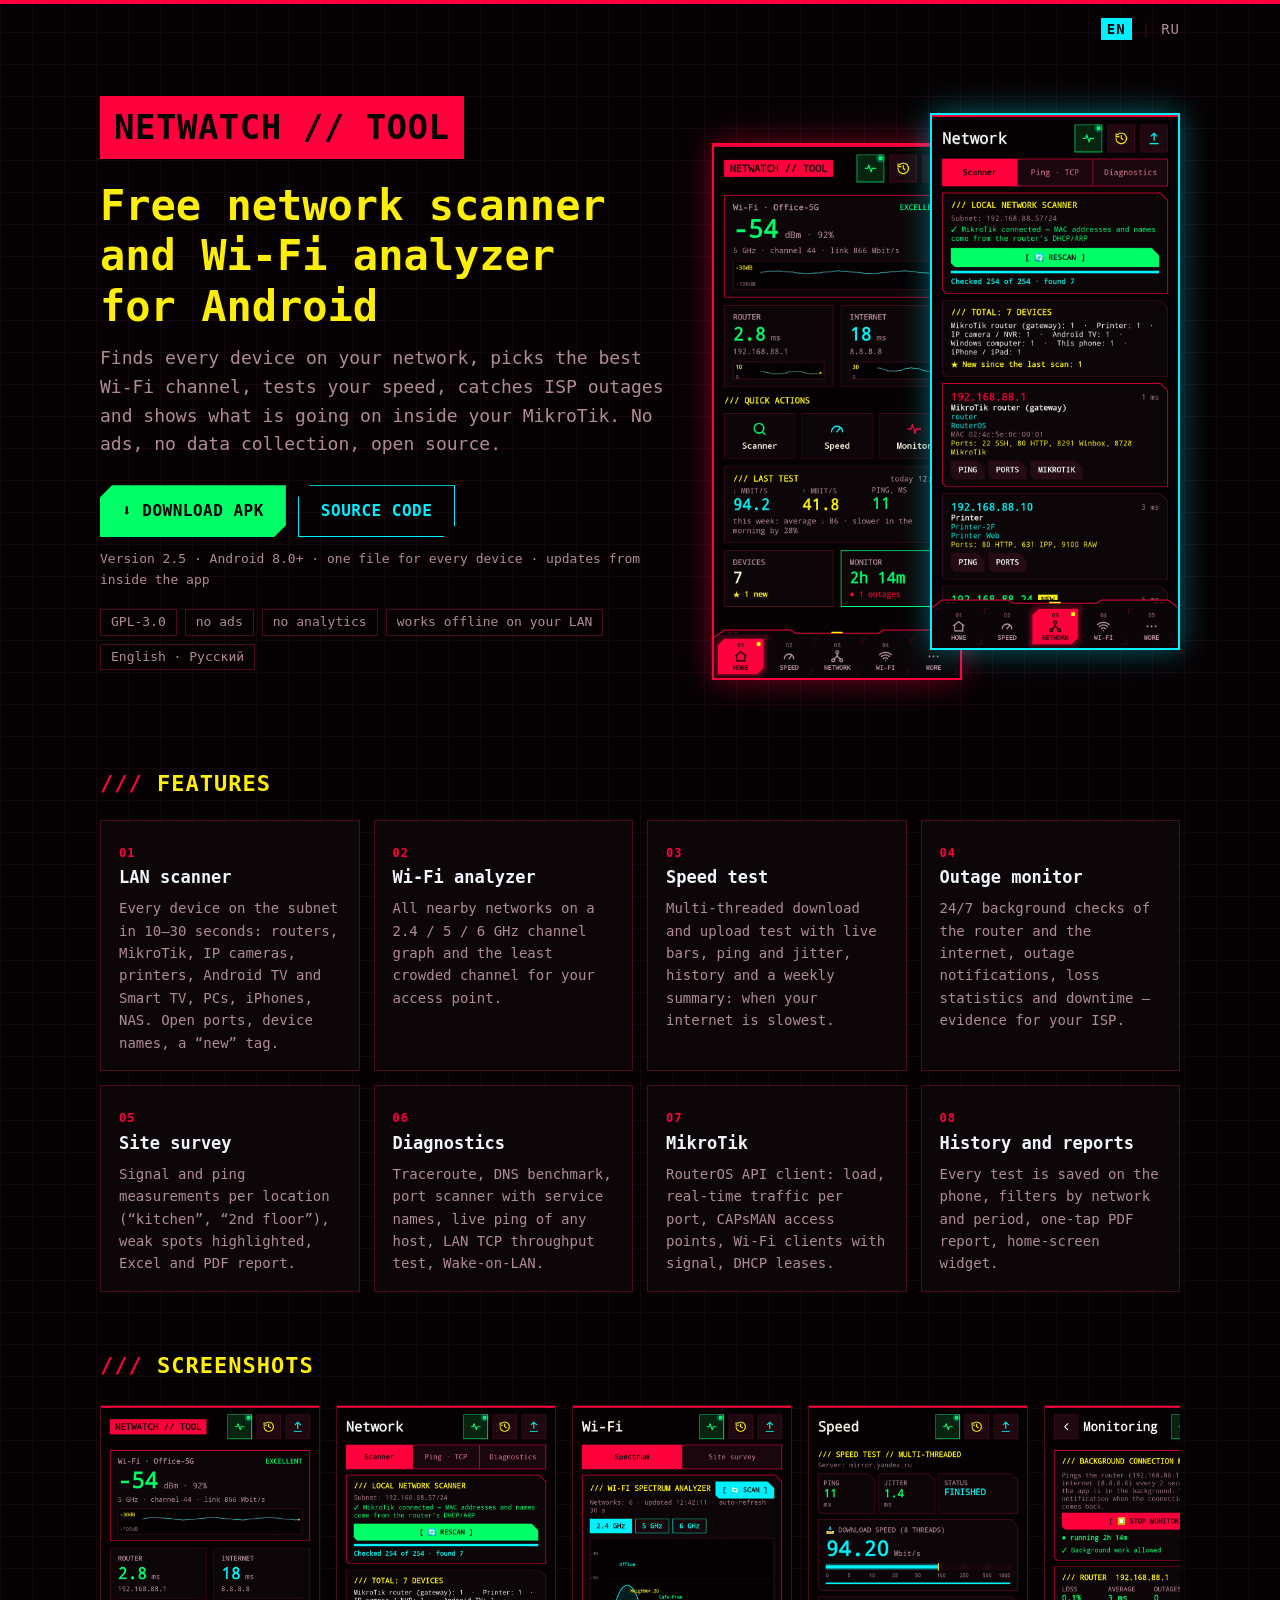
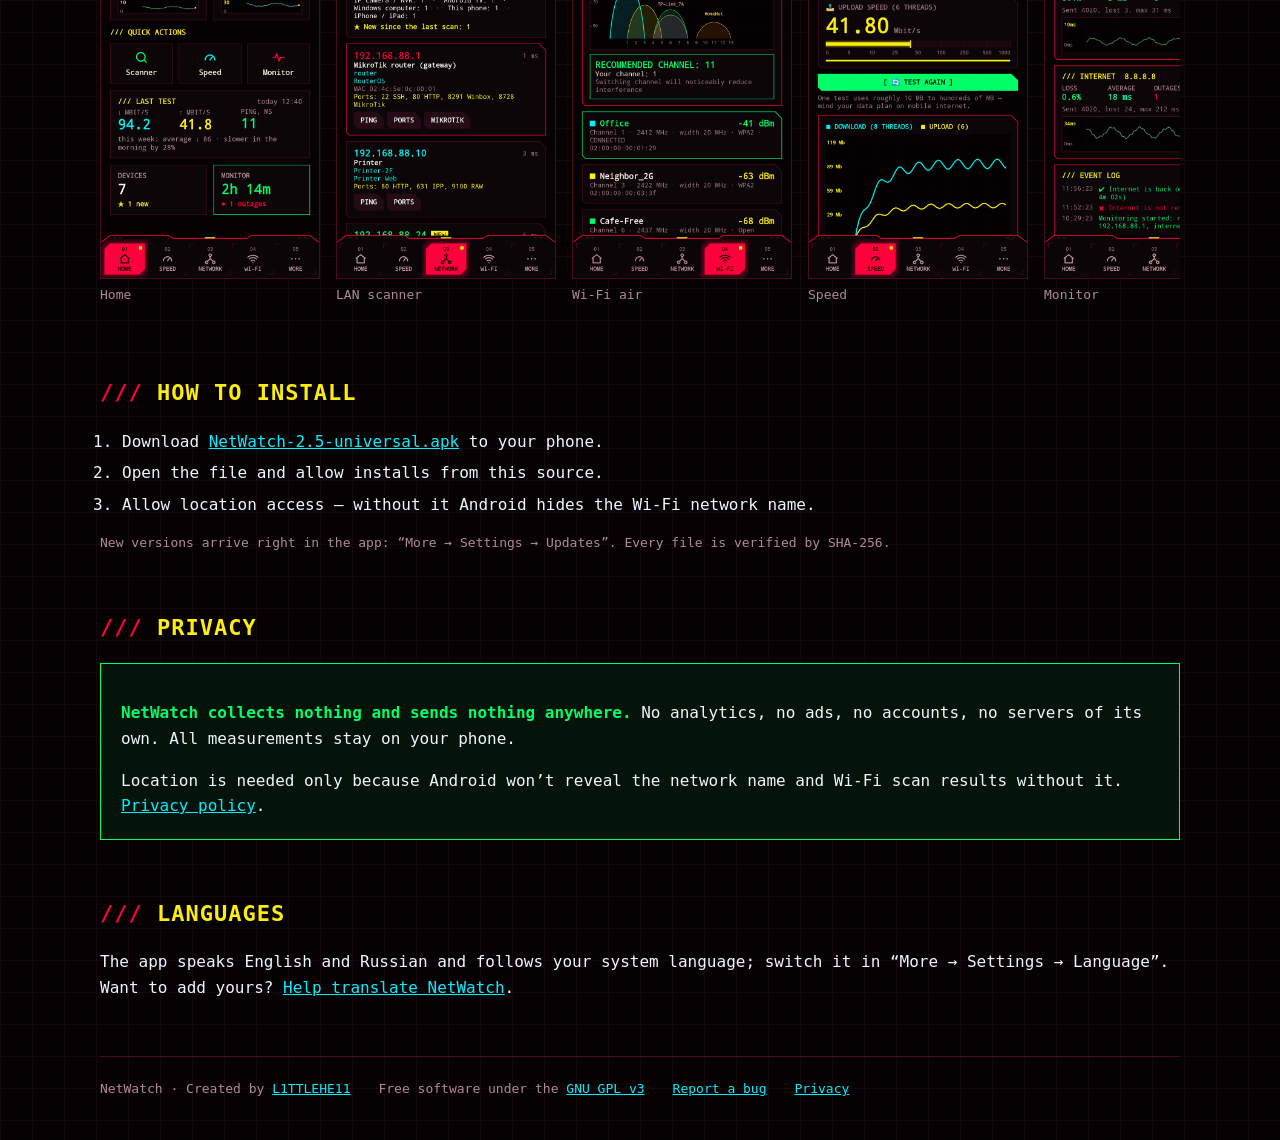
==== commit 7b6e814e: "Neutral sample data in tests, screenshots and descriptions" ====
--- a/docs/index.html
+++ b/docs/index.html
@@ -15,6 +15,7 @@
 <link rel="icon" type="image/png" href="favicon.png">
 <link rel="apple-touch-icon" href="icon.png">
 <meta name="theme-color" content="#060204">
+<meta name="google-site-verification" content="73bEWeKZudAkoXP2J-p7vwRAxgpCITMQ5KphX1IdUsE">
 <meta name="keywords" content="network scanner, network scanner android, lan scanner, ip scanner, wifi analyzer, wi-fi channel analyzer, ping, traceroute, port scanner, speed test, network monitor, mikrotik, routeros, capsman, wake on lan, mdns, upnp">
 <meta property="og:type" content="website">
 <meta property="og:title" content="NetWatch — network scanner and Wi-Fi analyzer for Android">
@@ -88,7 +89,7 @@
     <div class="card"><span class="n">02</span><b>Wi-Fi analyzer</b><p>All nearby networks on a 2.4 / 5 / 6 GHz channel graph and the least crowded channel for your access point.</p></div>
     <div class="card"><span class="n">03</span><b>Speed test</b><p>Multi-threaded download and upload test with live bars, ping and jitter, history and a weekly summary: when your internet is slowest.</p></div>
     <div class="card"><span class="n">04</span><b>Outage monitor</b><p>24/7 background checks of the router and the internet, outage notifications, loss statistics and downtime — evidence for your ISP.</p></div>
-    <div class="card"><span class="n">05</span><b>Site survey</b><p>Signal and ping measurements per location (“room 204”, “reception”), weak spots highlighted, Excel and PDF report.</p></div>
+    <div class="card"><span class="n">05</span><b>Site survey</b><p>Signal and ping measurements per location (“kitchen”, “2nd floor”), weak spots highlighted, Excel and PDF report.</p></div>
     <div class="card"><span class="n">06</span><b>Diagnostics</b><p>Traceroute, DNS benchmark, port scanner with service names, live ping of any host, LAN TCP throughput test, Wake-on-LAN.</p></div>
     <div class="card"><span class="n">07</span><b>MikroTik</b><p>RouterOS API client: load, real-time traffic per port, CAPsMAN access points, Wi-Fi clients with signal, DHCP leases.</p></div>
     <div class="card"><span class="n">08</span><b>History and reports</b><p>Every test is saved on the phone, filters by network and period, one-tap PDF report, home-screen widget.</p></div>
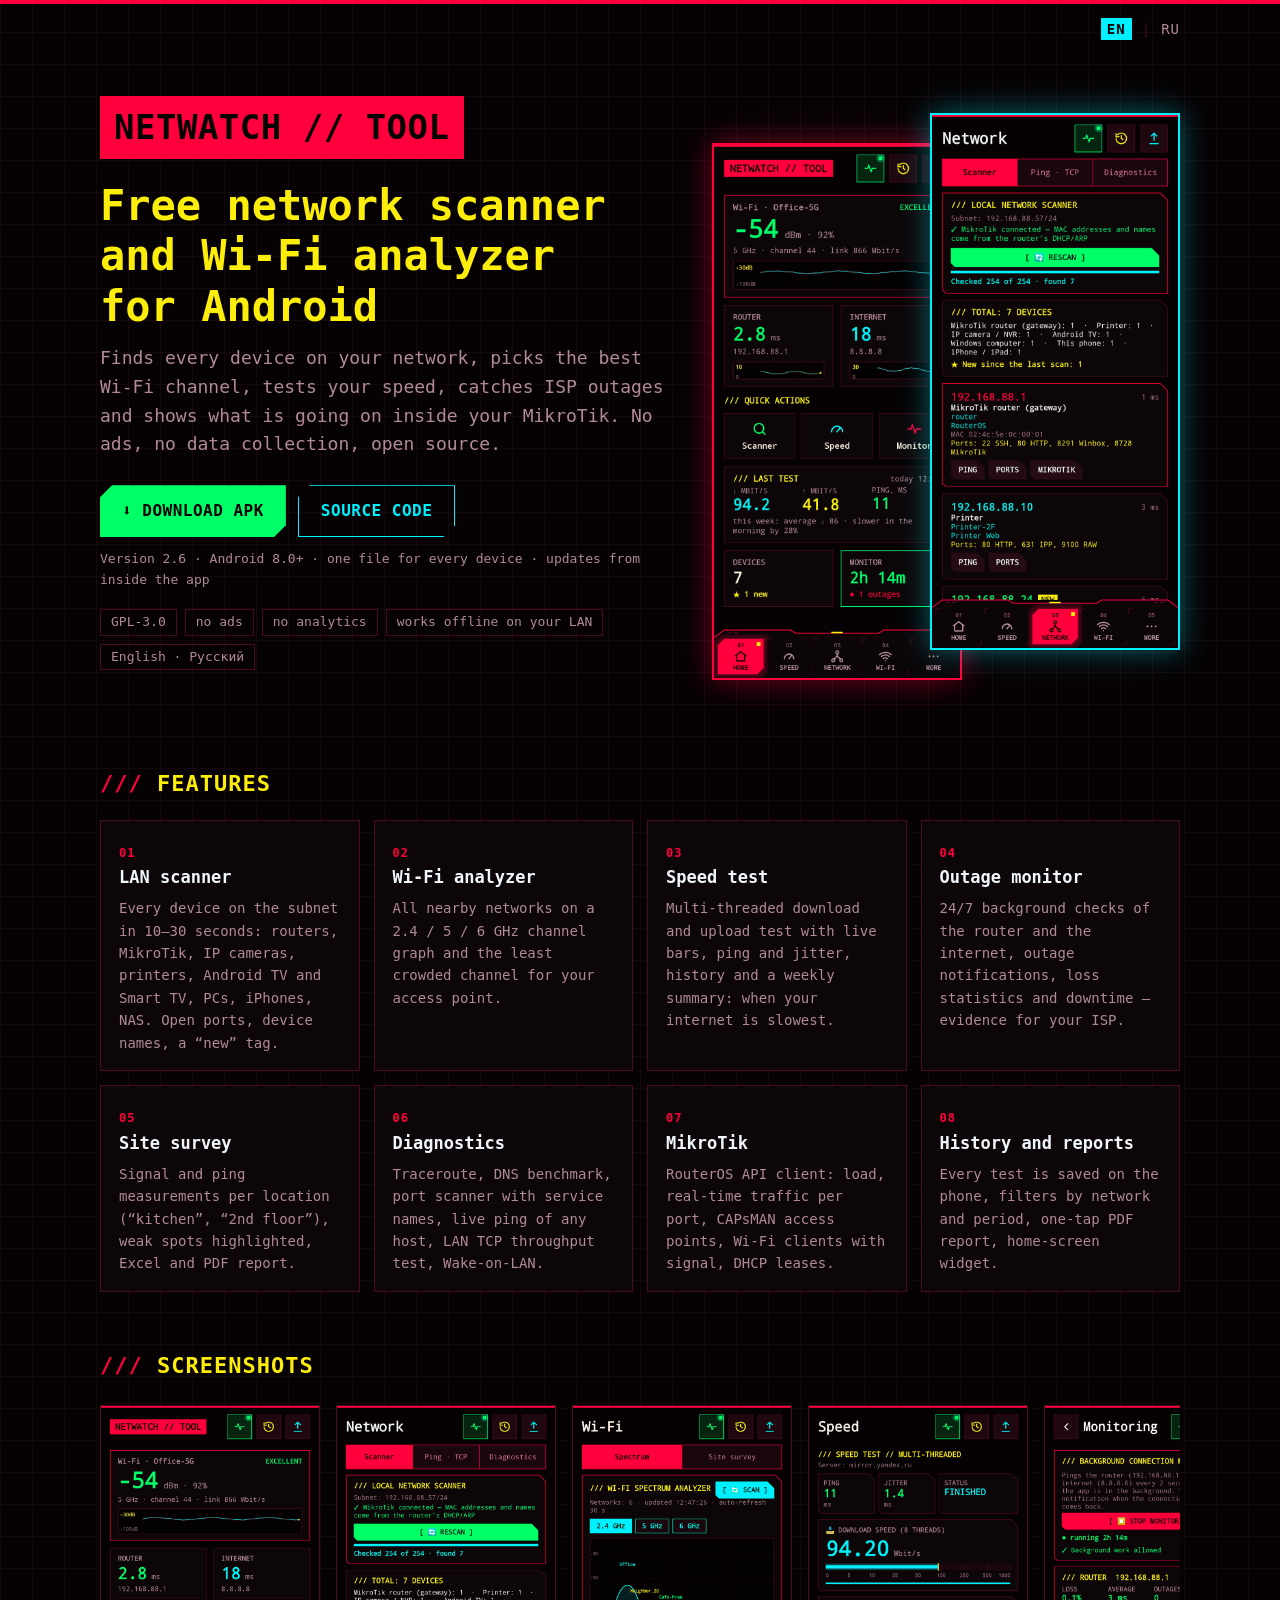
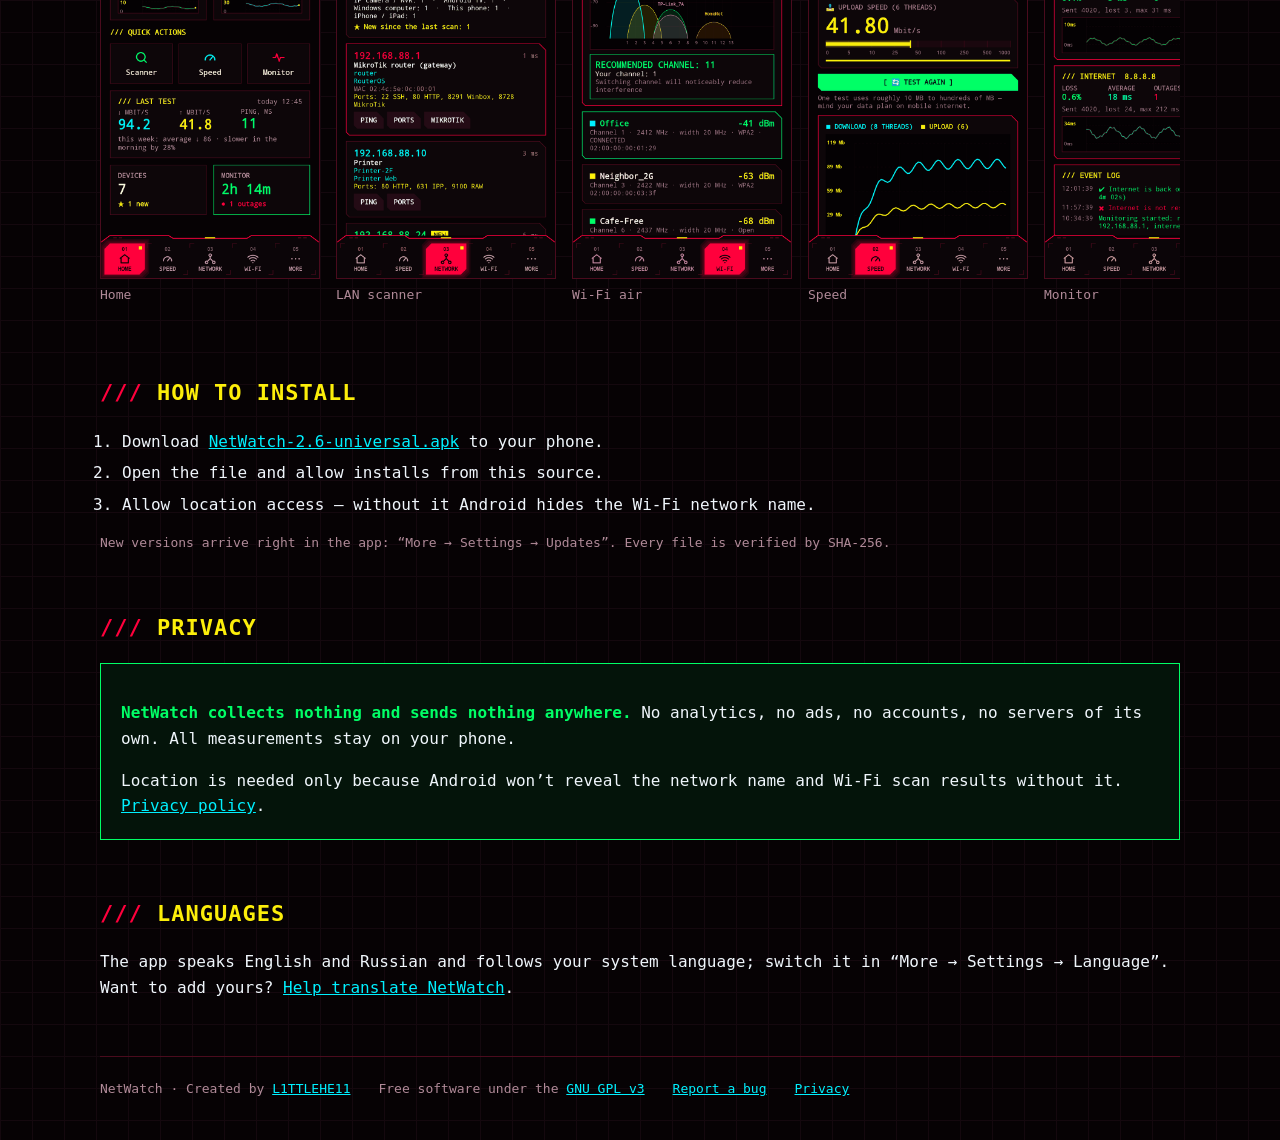
==== commit 33e025ff: "2.6: app ID com.l1ttlehe11.netwatch" ====
--- a/docs/index.html
+++ b/docs/index.html
@@ -33,7 +33,7 @@
   "alternateName": "NetWatch",
   "operatingSystem": "Android 8.0+",
   "applicationCategory": "UtilitiesApplication",
-  "softwareVersion": "2.5",
+  "softwareVersion": "2.6",
   "inLanguage": [
     "en",
     "ru"
@@ -45,7 +45,7 @@
     "price": "0",
     "priceCurrency": "USD"
   },
-  "downloadUrl": "https://github.com/L1TTLEHE11/NetWatch/raw/main/apk/NetWatch-2.5-universal.apk",
+  "downloadUrl": "https://github.com/L1TTLEHE11/NetWatch/raw/main/apk/NetWatch-2.6-universal.apk",
   "codeRepository": "https://github.com/L1TTLEHE11/NetWatch",
   "image": "https://l1ttlehe11.github.io/NetWatch/icon.png",
   "screenshot": "https://l1ttlehe11.github.io/NetWatch/screenshots/en/3_scan.png",
@@ -70,10 +70,10 @@
     <h1>Free network scanner and&nbsp;Wi-Fi analyzer for&nbsp;Android</h1>
     <p class="lead">Finds every device on your network, picks the best Wi-Fi channel, tests your speed, catches ISP outages and shows what is going on inside your MikroTik. No ads, no data collection, open source.</p>
     <div class="cta">
-      <a class="btn main" href="https://github.com/L1TTLEHE11/NetWatch/raw/main/apk/NetWatch-2.5-universal.apk">⬇ DOWNLOAD APK</a>
+      <a class="btn main" href="https://github.com/L1TTLEHE11/NetWatch/raw/main/apk/NetWatch-2.6-universal.apk">⬇ DOWNLOAD APK</a>
       <a class="btn alt" href="https://github.com/L1TTLEHE11/NetWatch">SOURCE CODE</a>
     </div>
-    <div class="meta">Version 2.5 · Android 8.0+ · one file for every device · updates from inside the app</div>
+    <div class="meta">Version 2.6 · Android 8.0+ · one file for every device · updates from inside the app</div>
     <div class="tags"><span class="tag">GPL-3.0</span><span class="tag">no ads</span><span class="tag">no analytics</span><span class="tag">works offline on your LAN</span><span class="tag">English · Русский</span></div>
   </div>
   <div class="phones" aria-hidden="true">
@@ -113,7 +113,7 @@
 <section>
   <h2>HOW TO INSTALL</h2>
   <ol class="steps">
-    <li>Download <a href="https://github.com/L1TTLEHE11/NetWatch/raw/main/apk/NetWatch-2.5-universal.apk">NetWatch-2.5-universal.apk</a> to your phone.</li>
+    <li>Download <a href="https://github.com/L1TTLEHE11/NetWatch/raw/main/apk/NetWatch-2.6-universal.apk">NetWatch-2.6-universal.apk</a> to your phone.</li>
     <li>Open the file and allow installs from this source.</li>
     <li>Allow location access — without it Android hides the Wi-Fi network name.</li>
   </ol>
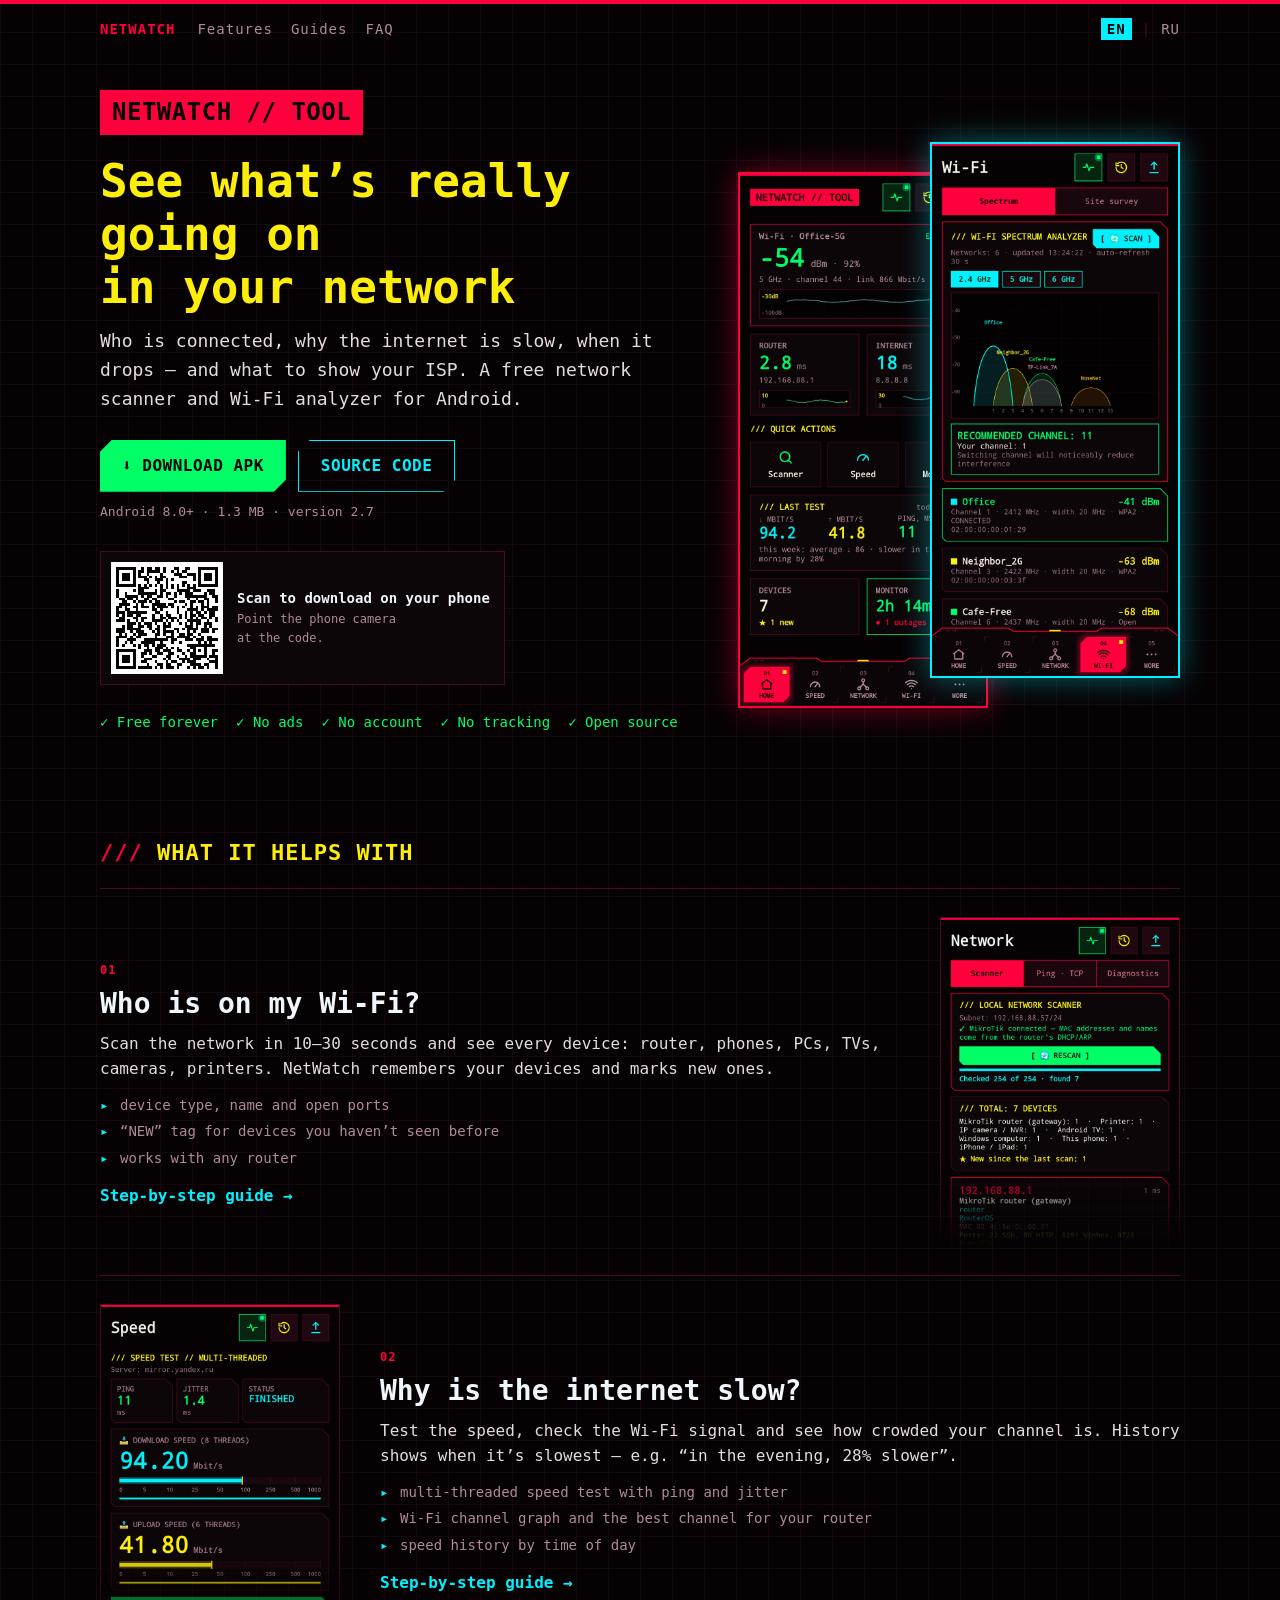
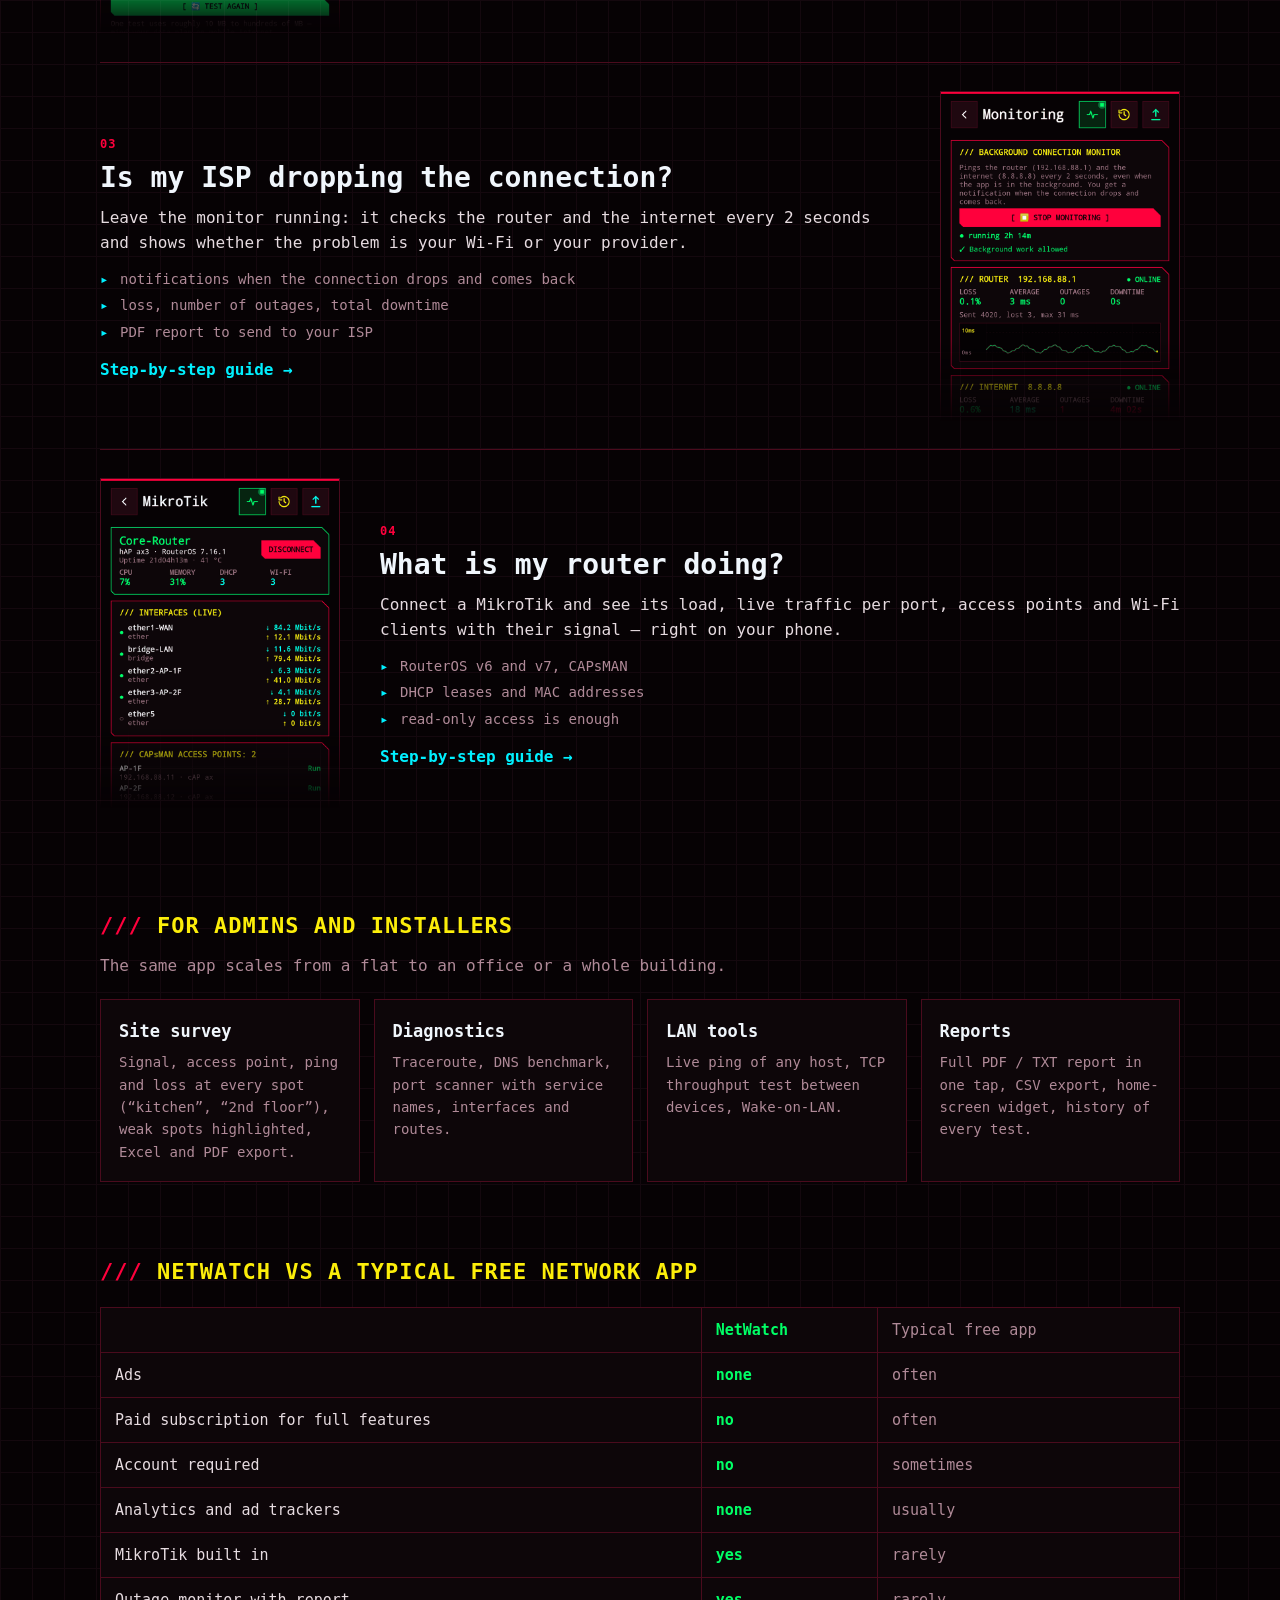
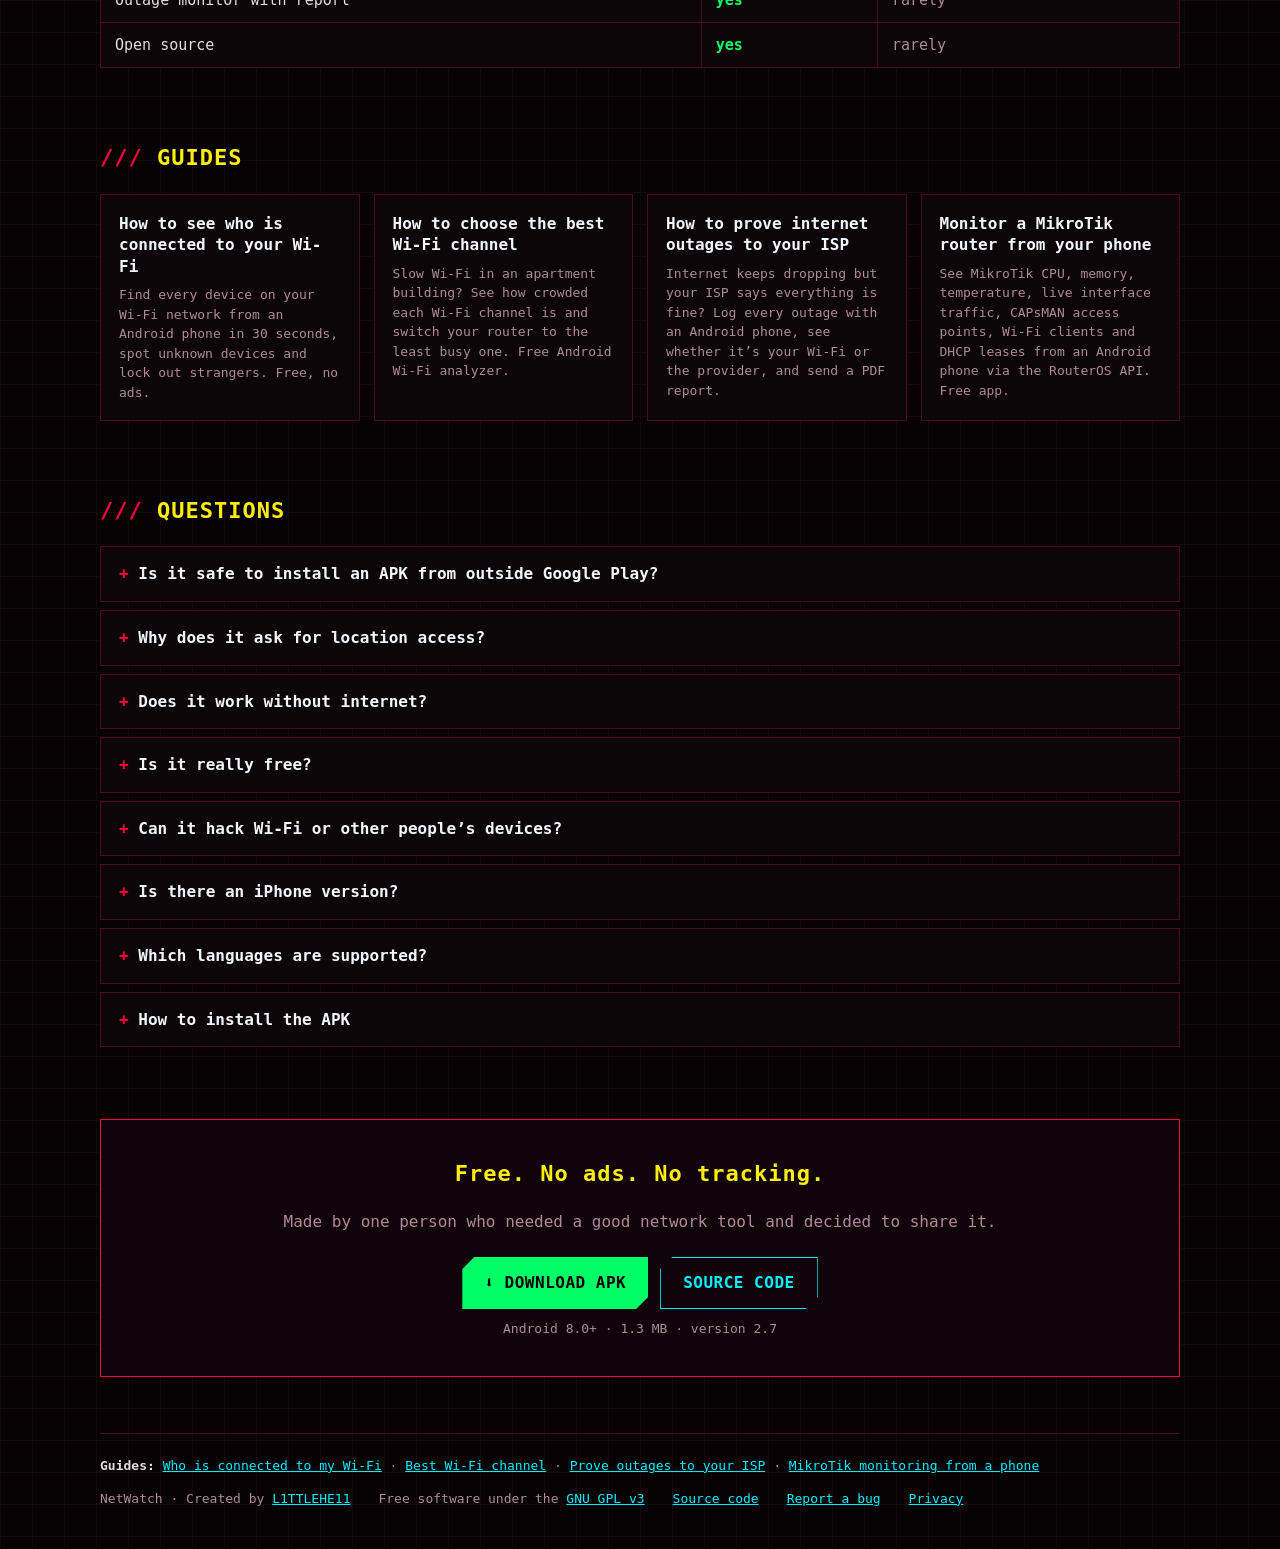
==== commit ad96b5d2: "2.7: F-Droid build flavor, new website with guides" ====
--- a/docs/index.html
+++ b/docs/index.html
@@ -7,7 +7,7 @@
 <script>
 (function(){try{var s=localStorage.getItem('nw_lang');var l=(navigator.languages&&navigator.languages[0])||navigator.language||'';
 if(s==='ru'||(!s&&/^ru\b/i.test(l))){location.replace('ru/'+location.pathname.split('/').pop()+location.hash)}}catch(e){}})();
-</script><meta name="description" content="NetWatch is a free network diagnostics app for Android: LAN device scanner, Wi-Fi channel analyzer, ping, internet speed test, outage monitor, traceroute, port scanner and MikroTik. No ads, no data collection, open source.">
+</script><meta name="description" content="See who is connected to your Wi-Fi, why the internet is slow and when it drops. Free Android network scanner, Wi-Fi channel analyzer, speed test, outage monitor and MikroTik client. No ads, no tracking, open source.">
 <link rel="canonical" href="https://l1ttlehe11.github.io/NetWatch/">
 <link rel="alternate" hreflang="en" href="https://l1ttlehe11.github.io/NetWatch/">
 <link rel="alternate" hreflang="ru" href="https://l1ttlehe11.github.io/NetWatch/ru/">
@@ -16,45 +16,115 @@
 <link rel="apple-touch-icon" href="icon.png">
 <meta name="theme-color" content="#060204">
 <meta name="google-site-verification" content="73bEWeKZudAkoXP2J-p7vwRAxgpCITMQ5KphX1IdUsE">
-<meta name="keywords" content="network scanner, network scanner android, lan scanner, ip scanner, wifi analyzer, wi-fi channel analyzer, ping, traceroute, port scanner, speed test, network monitor, mikrotik, routeros, capsman, wake on lan, mdns, upnp">
 <meta property="og:type" content="website">
-<meta property="og:title" content="NetWatch — network scanner and Wi-Fi analyzer for Android">
-<meta property="og:description" content="LAN scanner, Wi-Fi channels, ping, speed test, outage monitor and MikroTik in one free app. No ads, open source.">
+<meta property="og:title" content="NetWatch — see what’s really going on in your network">
+<meta property="og:description" content="See who is connected to your Wi-Fi, why the internet is slow and when it drops. Free Android network scanner, Wi-Fi channel analyzer, speed test, outage monitor and MikroTik client. No ads, no tracking, open source.">
 <meta property="og:image" content="https://l1ttlehe11.github.io/NetWatch/og.png">
 <meta property="og:url" content="https://l1ttlehe11.github.io/NetWatch/">
 <meta property="og:locale" content="en_US">
 <meta property="og:locale:alternate" content="ru_RU">
 <meta name="twitter:card" content="summary_large_image">
+<meta name="keywords" content="network scanner, who is on my wifi, wifi analyzer, best wifi channel, lan scanner, ip scanner, speed test, internet outage monitor, ping, traceroute, port scanner, mikrotik, routeros, capsman, android">
 <script type="application/ld+json">
 {
-  "@context": "https://schema.org",
-  "@type": "SoftwareApplication",
-  "name": "NetWatch: Network Scanner",
-  "alternateName": "NetWatch",
-  "operatingSystem": "Android 8.0+",
-  "applicationCategory": "UtilitiesApplication",
-  "softwareVersion": "2.6",
-  "inLanguage": [
-    "en",
-    "ru"
-  ],
-  "license": "https://www.gnu.org/licenses/gpl-3.0.html",
-  "isAccessibleForFree": true,
-  "offers": {
-    "@type": "Offer",
-    "price": "0",
-    "priceCurrency": "USD"
-  },
-  "downloadUrl": "https://github.com/L1TTLEHE11/NetWatch/raw/main/apk/NetWatch-2.6-universal.apk",
-  "codeRepository": "https://github.com/L1TTLEHE11/NetWatch",
-  "image": "https://l1ttlehe11.github.io/NetWatch/icon.png",
-  "screenshot": "https://l1ttlehe11.github.io/NetWatch/screenshots/en/3_scan.png",
-  "author": {
-    "@type": "Person",
-    "name": "L1TTLEHE11",
-    "url": "https://github.com/L1TTLEHE11"
-  },
-  "description": "Free network scanner and Wi-Fi analyzer for Android: LAN devices, Wi-Fi channels, ping, internet speed, outage monitor, traceroute, ports, MikroTik."
+ "@context": "https://schema.org",
+ "@type": "SoftwareApplication",
+ "name": "NetWatch: Network Scanner",
+ "alternateName": "NetWatch",
+ "operatingSystem": "Android 8.0+",
+ "applicationCategory": "UtilitiesApplication",
+ "softwareVersion": "2.7",
+ "fileSize": "1.3 MB",
+ "inLanguage": [
+  "en",
+  "ru"
+ ],
+ "license": "https://www.gnu.org/licenses/gpl-3.0.html",
+ "isAccessibleForFree": true,
+ "offers": {
+  "@type": "Offer",
+  "price": "0",
+  "priceCurrency": "USD"
+ },
+ "downloadUrl": "https://github.com/L1TTLEHE11/NetWatch/raw/main/apk/NetWatch-2.7-universal.apk",
+ "codeRepository": "https://github.com/L1TTLEHE11/NetWatch",
+ "image": "https://l1ttlehe11.github.io/NetWatch/icon.png",
+ "screenshot": [
+  "https://l1ttlehe11.github.io/NetWatch/screenshots/en/1_home.png",
+  "https://l1ttlehe11.github.io/NetWatch/screenshots/en/3_scan.png",
+  "https://l1ttlehe11.github.io/NetWatch/screenshots/en/4_wifi.png",
+  "https://l1ttlehe11.github.io/NetWatch/screenshots/en/2_speed.png"
+ ],
+ "author": {
+  "@type": "Person",
+  "name": "L1TTLEHE11",
+  "url": "https://github.com/L1TTLEHE11"
+ },
+ "description": "See who is connected to your Wi-Fi, why the internet is slow and when it drops. Free Android network scanner, Wi-Fi channel analyzer, speed test, outage monitor and MikroTik client. No ads, no tracking, open source."
+}
+</script>
+<script type="application/ld+json">
+{
+ "@context": "https://schema.org",
+ "@type": "FAQPage",
+ "mainEntity": [
+  {
+   "@type": "Question",
+   "name": "Is it safe to install an APK from outside Google Play?",
+   "acceptedAnswer": {
+    "@type": "Answer",
+    "text": "NetWatch is open source: anyone can read the code it is built from. Every version is signed with the same key, and its SHA-256 checksum is published on GitHub. The app has no ads, no trackers and needs no account. An F-Droid version, built by F-Droid from the source code, is on its way."
+   }
+  },
+  {
+   "@type": "Question",
+   "name": "Why does it ask for location access?",
+   "acceptedAnswer": {
+    "@type": "Answer",
+    "text": "Android hides the Wi-Fi network name and scan results from apps without it. NetWatch never reads or stores your coordinates."
+   }
+  },
+  {
+   "@type": "Question",
+   "name": "Does it work without internet?",
+   "acceptedAnswer": {
+    "@type": "Answer",
+    "text": "Yes: the network scanner, Wi-Fi analyzer, ping, ports, site survey and MikroTik work inside your local network. Only the speed test and internet checks need a connection."
+   }
+  },
+  {
+   "@type": "Question",
+   "name": "Is it really free?",
+   "acceptedAnswer": {
+    "@type": "Answer",
+    "text": "Yes. There is no paid version, no subscription and no ads. NetWatch is free software under the GNU GPL v3."
+   }
+  },
+  {
+   "@type": "Question",
+   "name": "Can it hack Wi-Fi or other people’s devices?",
+   "acceptedAnswer": {
+    "@type": "Answer",
+    "text": "No. NetWatch is a diagnostic tool: it shows what is on your network and how it performs. Use it only on networks you own or have permission to check."
+   }
+  },
+  {
+   "@type": "Question",
+   "name": "Is there an iPhone version?",
+   "acceptedAnswer": {
+    "@type": "Answer",
+    "text": "No, NetWatch is for Android 8.0 and newer, including tablets and Android TV boxes."
+   }
+  },
+  {
+   "@type": "Question",
+   "name": "Which languages are supported?",
+   "acceptedAnswer": {
+    "@type": "Answer",
+    "text": "English and Russian; the app follows your system language. You can help translate it into yours."
+   }
+  }
+ ]
 }
 </script>
 <link rel="stylesheet" href="site.css">
@@ -62,84 +132,144 @@
 <body>
 <div class="top"></div>
 <div class="wrap">
-<nav class="lang" aria-label="Language"><b aria-current="true">EN</b><span>|</span><a href="ru/" hreflang="ru" lang="ru" data-lang="ru">RU</a></nav>
+<nav class="bar"><a class="mark" href="./">NETWATCH</a><span class="links"><a href="#scenarios">Features</a><a href="#guides">Guides</a><a href="#faq">FAQ</a></span><span class="lang"><b aria-current="true">EN</b><span class="sep">|</span><a href="ru/" hreflang="ru" lang="ru" data-lang="ru">RU</a></span></nav>
 
 <header class="hero">
   <div>
     <span class="logo">NETWATCH // TOOL</span>
-    <h1>Free network scanner and&nbsp;Wi-Fi analyzer for&nbsp;Android</h1>
-    <p class="lead">Finds every device on your network, picks the best Wi-Fi channel, tests your speed, catches ISP outages and shows what is going on inside your MikroTik. No ads, no data collection, open source.</p>
-    <div class="cta">
-      <a class="btn main" href="https://github.com/L1TTLEHE11/NetWatch/raw/main/apk/NetWatch-2.6-universal.apk">⬇ DOWNLOAD APK</a>
+    <h1>See what’s really going on in&nbsp;your&nbsp;network</h1>
+    <p class="lead">Who is connected, why the internet is slow, when it drops — and what to show your ISP. A free network scanner and Wi-Fi analyzer for Android.</p>
+    <div class="dl">
+      <div><div class="cta">
+      <a class="btn main" href="https://github.com/L1TTLEHE11/NetWatch/raw/main/apk/NetWatch-2.7-universal.apk">⬇ DOWNLOAD APK</a>
       <a class="btn alt" href="https://github.com/L1TTLEHE11/NetWatch">SOURCE CODE</a>
     </div>
-    <div class="meta">Version 2.6 · Android 8.0+ · one file for every device · updates from inside the app</div>
-    <div class="tags"><span class="tag">GPL-3.0</span><span class="tag">no ads</span><span class="tag">no analytics</span><span class="tag">works offline on your LAN</span><span class="tag">English · Русский</span></div>
+    <div class="meta">Android 8.0+ · 1.3 MB · version 2.7</div></div>
+      <div class="qr"><svg viewBox="0 0 41 41" width="168" height="168" shape-rendering="crispEdges" role="img" aria-label="QR"><rect width="41" height="41" fill="#fff"/><path d="M2,2h1v1h-1zM3,2h1v1h-1zM4,2h1v1h-1zM5,2h1v1h-1zM6,2h1v1h-1zM7,2h1v1h-1zM8,2h1v1h-1zM11,2h1v1h-1zM13,2h1v1h-1zM14,2h1v1h-1zM16,2h1v1h-1zM17,2h1v1h-1zM19,2h1v1h-1zM23,2h1v1h-1zM24,2h1v1h-1zM27,2h1v1h-1zM28,2h1v1h-1zM32,2h1v1h-1zM33,2h1v1h-1zM34,2h1v1h-1zM35,2h1v1h-1zM36,2h1v1h-1zM37,2h1v1h-1zM38,2h1v1h-1zM2,3h1v1h-1zM8,3h1v1h-1zM10,3h1v1h-1zM11,3h1v1h-1zM13,3h1v1h-1zM14,3h1v1h-1zM15,3h1v1h-1zM16,3h1v1h-1zM17,3h1v1h-1zM19,3h1v1h-1zM22,3h1v1h-1zM24,3h1v1h-1zM26,3h1v1h-1zM27,3h1v1h-1zM32,3h1v1h-1zM38,3h1v1h-1zM2,4h1v1h-1zM4,4h1v1h-1zM5,4h1v1h-1zM6,4h1v1h-1zM8,4h1v1h-1zM10,4h1v1h-1zM13,4h1v1h-1zM18,4h1v1h-1zM23,4h1v1h-1zM24,4h1v1h-1zM25,4h1v1h-1zM28,4h1v1h-1zM29,4h1v1h-1zM30,4h1v1h-1zM32,4h1v1h-1zM34,4h1v1h-1zM35,4h1v1h-1zM36,4h1v1h-1zM38,4h1v1h-1zM2,5h1v1h-1zM4,5h1v1h-1zM5,5h1v1h-1zM6,5h1v1h-1zM8,5h1v1h-1zM10,5h1v1h-1zM11,5h1v1h-1zM12,5h1v1h-1zM14,5h1v1h-1zM16,5h1v1h-1zM18,5h1v1h-1zM19,5h1v1h-1zM25,5h1v1h-1zM26,5h1v1h-1zM27,5h1v1h-1zM30,5h1v1h-1zM32,5h1v1h-1zM34,5h1v1h-1zM35,5h1v1h-1zM36,5h1v1h-1zM38,5h1v1h-1zM2,6h1v1h-1zM4,6h1v1h-1zM5,6h1v1h-1zM6,6h1v1h-1zM8,6h1v1h-1zM12,6h1v1h-1zM13,6h1v1h-1zM16,6h1v1h-1zM17,6h1v1h-1zM18,6h1v1h-1zM20,6h1v1h-1zM22,6h1v1h-1zM30,6h1v1h-1zM32,6h1v1h-1zM34,6h1v1h-1zM35,6h1v1h-1zM36,6h1v1h-1zM38,6h1v1h-1zM2,7h1v1h-1zM8,7h1v1h-1zM13,7h1v1h-1zM17,7h1v1h-1zM20,7h1v1h-1zM26,7h1v1h-1zM27,7h1v1h-1zM32,7h1v1h-1zM38,7h1v1h-1zM2,8h1v1h-1zM3,8h1v1h-1zM4,8h1v1h-1zM5,8h1v1h-1zM6,8h1v1h-1zM7,8h1v1h-1zM8,8h1v1h-1zM10,8h1v1h-1zM12,8h1v1h-1zM14,8h1v1h-1zM16,8h1v1h-1zM18,8h1v1h-1zM20,8h1v1h-1zM22,8h1v1h-1zM24,8h1v1h-1zM26,8h1v1h-1zM28,8h1v1h-1zM30,8h1v1h-1zM32,8h1v1h-1zM33,8h1v1h-1zM34,8h1v1h-1zM35,8h1v1h-1zM36,8h1v1h-1zM37,8h1v1h-1zM38,8h1v1h-1zM10,9h1v1h-1zM11,9h1v1h-1zM12,9h1v1h-1zM13,9h1v1h-1zM18,9h1v1h-1zM20,9h1v1h-1zM22,9h1v1h-1zM24,9h1v1h-1zM28,9h1v1h-1zM29,9h1v1h-1zM30,9h1v1h-1zM2,10h1v1h-1zM8,10h1v1h-1zM10,10h1v1h-1zM11,10h1v1h-1zM16,10h1v1h-1zM18,10h1v1h-1zM19,10h1v1h-1zM24,10h1v1h-1zM25,10h1v1h-1zM26,10h1v1h-1zM27,10h1v1h-1zM28,10h1v1h-1zM30,10h1v1h-1zM31,10h1v1h-1zM32,10h1v1h-1zM35,10h1v1h-1zM36,10h1v1h-1zM37,10h1v1h-1zM2,11h1v1h-1zM5,11h1v1h-1zM10,11h1v1h-1zM11,11h1v1h-1zM12,11h1v1h-1zM13,11h1v1h-1zM14,11h1v1h-1zM15,11h1v1h-1zM16,11h1v1h-1zM18,11h1v1h-1zM20,11h1v1h-1zM21,11h1v1h-1zM23,11h1v1h-1zM25,11h1v1h-1zM27,11h1v1h-1zM28,11h1v1h-1zM29,11h1v1h-1zM34,11h1v1h-1zM36,11h1v1h-1zM37,11h1v1h-1zM2,12h1v1h-1zM5,12h1v1h-1zM6,12h1v1h-1zM7,12h1v1h-1zM8,12h1v1h-1zM9,12h1v1h-1zM11,12h1v1h-1zM13,12h1v1h-1zM14,12h1v1h-1zM17,12h1v1h-1zM18,12h1v1h-1zM20,12h1v1h-1zM23,12h1v1h-1zM27,12h1v1h-1zM28,12h1v1h-1zM29,12h1v1h-1zM30,12h1v1h-1zM31,12h1v1h-1zM32,12h1v1h-1zM33,12h1v1h-1zM34,12h1v1h-1zM37,12h1v1h-1zM38,12h1v1h-1zM3,13h1v1h-1zM4,13h1v1h-1zM6,13h1v1h-1zM7,13h1v1h-1zM9,13h1v1h-1zM12,13h1v1h-1zM13,13h1v1h-1zM15,13h1v1h-1zM16,13h1v1h-1zM21,13h1v1h-1zM22,13h1v1h-1zM28,13h1v1h-1zM31,13h1v1h-1zM34,13h1v1h-1zM35,13h1v1h-1zM38,13h1v1h-1zM4,14h1v1h-1zM5,14h1v1h-1zM8,14h1v1h-1zM10,14h1v1h-1zM11,14h1v1h-1zM12,14h1v1h-1zM14,14h1v1h-1zM16,14h1v1h-1zM17,14h1v1h-1zM23,14h1v1h-1zM25,14h1v1h-1zM26,14h1v1h-1zM29,14h1v1h-1zM30,14h1v1h-1zM32,14h1v1h-1zM33,14h1v1h-1zM35,14h1v1h-1zM38,14h1v1h-1zM3,15h1v1h-1zM4,15h1v1h-1zM5,15h1v1h-1zM6,15h1v1h-1zM9,15h1v1h-1zM11,15h1v1h-1zM15,15h1v1h-1zM16,15h1v1h-1zM17,15h1v1h-1zM18,15h1v1h-1zM19,15h1v1h-1zM21,15h1v1h-1zM22,15h1v1h-1zM27,15h1v1h-1zM29,15h1v1h-1zM33,15h1v1h-1zM35,15h1v1h-1zM2,16h1v1h-1zM3,16h1v1h-1zM5,16h1v1h-1zM8,16h1v1h-1zM9,16h1v1h-1zM11,16h1v1h-1zM12,16h1v1h-1zM13,16h1v1h-1zM15,16h1v1h-1zM17,16h1v1h-1zM18,16h1v1h-1zM19,16h1v1h-1zM20,16h1v1h-1zM22,16h1v1h-1zM24,16h1v1h-1zM26,16h1v1h-1zM29,16h1v1h-1zM31,16h1v1h-1zM33,16h1v1h-1zM34,16h1v1h-1zM35,16h1v1h-1zM37,16h1v1h-1zM38,16h1v1h-1zM2,17h1v1h-1zM5,17h1v1h-1zM6,17h1v1h-1zM9,17h1v1h-1zM15,17h1v1h-1zM16,17h1v1h-1zM18,17h1v1h-1zM24,17h1v1h-1zM28,17h1v1h-1zM29,17h1v1h-1zM30,17h1v1h-1zM31,17h1v1h-1zM33,17h1v1h-1zM35,17h1v1h-1zM36,17h1v1h-1zM37,17h1v1h-1zM38,17h1v1h-1zM2,18h1v1h-1zM3,18h1v1h-1zM4,18h1v1h-1zM6,18h1v1h-1zM7,18h1v1h-1zM8,18h1v1h-1zM9,18h1v1h-1zM10,18h1v1h-1zM11,18h1v1h-1zM12,18h1v1h-1zM16,18h1v1h-1zM17,18h1v1h-1zM20,18h1v1h-1zM24,18h1v1h-1zM27,18h1v1h-1zM29,18h1v1h-1zM31,18h1v1h-1zM32,18h1v1h-1zM34,18h1v1h-1zM36,18h1v1h-1zM37,18h1v1h-1zM2,19h1v1h-1zM4,19h1v1h-1zM6,19h1v1h-1zM7,19h1v1h-1zM9,19h1v1h-1zM10,19h1v1h-1zM15,19h1v1h-1zM18,19h1v1h-1zM20,19h1v1h-1zM21,19h1v1h-1zM25,19h1v1h-1zM27,19h1v1h-1zM29,19h1v1h-1zM30,19h1v1h-1zM32,19h1v1h-1zM33,19h1v1h-1zM36,19h1v1h-1zM37,19h1v1h-1zM3,20h1v1h-1zM4,20h1v1h-1zM8,20h1v1h-1zM9,20h1v1h-1zM11,20h1v1h-1zM12,20h1v1h-1zM15,20h1v1h-1zM18,20h1v1h-1zM19,20h1v1h-1zM21,20h1v1h-1zM22,20h1v1h-1zM23,20h1v1h-1zM25,20h1v1h-1zM27,20h1v1h-1zM29,20h1v1h-1zM31,20h1v1h-1zM33,20h1v1h-1zM34,20h1v1h-1zM36,20h1v1h-1zM38,20h1v1h-1zM2,21h1v1h-1zM3,21h1v1h-1zM4,21h1v1h-1zM6,21h1v1h-1zM9,21h1v1h-1zM11,21h1v1h-1zM15,21h1v1h-1zM16,21h1v1h-1zM17,21h1v1h-1zM18,21h1v1h-1zM20,21h1v1h-1zM22,21h1v1h-1zM24,21h1v1h-1zM28,21h1v1h-1zM29,21h1v1h-1zM30,21h1v1h-1zM31,21h1v1h-1zM32,21h1v1h-1zM35,21h1v1h-1zM38,21h1v1h-1zM6,22h1v1h-1zM7,22h1v1h-1zM8,22h1v1h-1zM10,22h1v1h-1zM12,22h1v1h-1zM13,22h1v1h-1zM14,22h1v1h-1zM16,22h1v1h-1zM19,22h1v1h-1zM21,22h1v1h-1zM25,22h1v1h-1zM27,22h1v1h-1zM29,22h1v1h-1zM31,22h1v1h-1zM32,22h1v1h-1zM34,22h1v1h-1zM35,22h1v1h-1zM36,22h1v1h-1zM4,23h1v1h-1zM6,23h1v1h-1zM7,23h1v1h-1zM10,23h1v1h-1zM11,23h1v1h-1zM13,23h1v1h-1zM14,23h1v1h-1zM17,23h1v1h-1zM19,23h1v1h-1zM20,23h1v1h-1zM21,23h1v1h-1zM27,23h1v1h-1zM28,23h1v1h-1zM29,23h1v1h-1zM31,23h1v1h-1zM34,23h1v1h-1zM36,23h1v1h-1zM2,24h1v1h-1zM3,24h1v1h-1zM4,24h1v1h-1zM6,24h1v1h-1zM7,24h1v1h-1zM8,24h1v1h-1zM9,24h1v1h-1zM10,24h1v1h-1zM14,24h1v1h-1zM16,24h1v1h-1zM17,24h1v1h-1zM19,24h1v1h-1zM23,24h1v1h-1zM24,24h1v1h-1zM26,24h1v1h-1zM28,24h1v1h-1zM29,24h1v1h-1zM30,24h1v1h-1zM31,24h1v1h-1zM33,24h1v1h-1zM34,24h1v1h-1zM35,24h1v1h-1zM37,24h1v1h-1zM38,24h1v1h-1zM2,25h1v1h-1zM3,25h1v1h-1zM4,25h1v1h-1zM7,25h1v1h-1zM9,25h1v1h-1zM10,25h1v1h-1zM11,25h1v1h-1zM15,25h1v1h-1zM17,25h1v1h-1zM19,25h1v1h-1zM20,25h1v1h-1zM21,25h1v1h-1zM22,25h1v1h-1zM24,25h1v1h-1zM28,25h1v1h-1zM30,25h1v1h-1zM33,25h1v1h-1zM34,25h1v1h-1zM35,25h1v1h-1zM37,25h1v1h-1zM3,26h1v1h-1zM5,26h1v1h-1zM8,26h1v1h-1zM10,26h1v1h-1zM11,26h1v1h-1zM12,26h1v1h-1zM16,26h1v1h-1zM17,26h1v1h-1zM19,26h1v1h-1zM22,26h1v1h-1zM25,26h1v1h-1zM26,26h1v1h-1zM28,26h1v1h-1zM29,26h1v1h-1zM32,26h1v1h-1zM2,27h1v1h-1zM3,27h1v1h-1zM4,27h1v1h-1zM5,27h1v1h-1zM7,27h1v1h-1zM9,27h1v1h-1zM10,27h1v1h-1zM16,27h1v1h-1zM20,27h1v1h-1zM21,27h1v1h-1zM22,27h1v1h-1zM24,27h1v1h-1zM25,27h1v1h-1zM26,27h1v1h-1zM27,27h1v1h-1zM28,27h1v1h-1zM30,27h1v1h-1zM33,27h1v1h-1zM35,27h1v1h-1zM36,27h1v1h-1zM2,28h1v1h-1zM6,28h1v1h-1zM7,28h1v1h-1zM8,28h1v1h-1zM12,28h1v1h-1zM13,28h1v1h-1zM14,28h1v1h-1zM15,28h1v1h-1zM16,28h1v1h-1zM17,28h1v1h-1zM18,28h1v1h-1zM19,28h1v1h-1zM20,28h1v1h-1zM22,28h1v1h-1zM23,28h1v1h-1zM27,28h1v1h-1zM28,28h1v1h-1zM29,28h1v1h-1zM31,28h1v1h-1zM32,28h1v1h-1zM33,28h1v1h-1zM35,28h1v1h-1zM36,28h1v1h-1zM37,28h1v1h-1zM38,28h1v1h-1zM2,29h1v1h-1zM5,29h1v1h-1zM7,29h1v1h-1zM11,29h1v1h-1zM12,29h1v1h-1zM13,29h1v1h-1zM14,29h1v1h-1zM15,29h1v1h-1zM18,29h1v1h-1zM22,29h1v1h-1zM25,29h1v1h-1zM32,29h1v1h-1zM34,29h1v1h-1zM36,29h1v1h-1zM2,30h1v1h-1zM4,30h1v1h-1zM8,30h1v1h-1zM10,30h1v1h-1zM12,30h1v1h-1zM13,30h1v1h-1zM15,30h1v1h-1zM17,30h1v1h-1zM18,30h1v1h-1zM19,30h1v1h-1zM28,30h1v1h-1zM29,30h1v1h-1zM30,30h1v1h-1zM31,30h1v1h-1zM32,30h1v1h-1zM33,30h1v1h-1zM34,30h1v1h-1zM35,30h1v1h-1zM36,30h1v1h-1zM37,30h1v1h-1zM10,31h1v1h-1zM13,31h1v1h-1zM16,31h1v1h-1zM17,31h1v1h-1zM18,31h1v1h-1zM20,31h1v1h-1zM22,31h1v1h-1zM24,31h1v1h-1zM29,31h1v1h-1zM30,31h1v1h-1zM34,31h1v1h-1zM2,32h1v1h-1zM3,32h1v1h-1zM4,32h1v1h-1zM5,32h1v1h-1zM6,32h1v1h-1zM7,32h1v1h-1zM8,32h1v1h-1zM12,32h1v1h-1zM13,32h1v1h-1zM14,32h1v1h-1zM16,32h1v1h-1zM17,32h1v1h-1zM19,32h1v1h-1zM20,32h1v1h-1zM21,32h1v1h-1zM24,32h1v1h-1zM25,32h1v1h-1zM28,32h1v1h-1zM30,32h1v1h-1zM32,32h1v1h-1zM34,32h1v1h-1zM37,32h1v1h-1zM38,32h1v1h-1zM2,33h1v1h-1zM8,33h1v1h-1zM11,33h1v1h-1zM12,33h1v1h-1zM14,33h1v1h-1zM17,33h1v1h-1zM18,33h1v1h-1zM21,33h1v1h-1zM22,33h1v1h-1zM26,33h1v1h-1zM29,33h1v1h-1zM30,33h1v1h-1zM34,33h1v1h-1zM37,33h1v1h-1zM2,34h1v1h-1zM4,34h1v1h-1zM5,34h1v1h-1zM6,34h1v1h-1zM8,34h1v1h-1zM11,34h1v1h-1zM15,34h1v1h-1zM16,34h1v1h-1zM20,34h1v1h-1zM21,34h1v1h-1zM24,34h1v1h-1zM27,34h1v1h-1zM29,34h1v1h-1zM30,34h1v1h-1zM31,34h1v1h-1zM32,34h1v1h-1zM33,34h1v1h-1zM34,34h1v1h-1zM36,34h1v1h-1zM37,34h1v1h-1zM38,34h1v1h-1zM2,35h1v1h-1zM4,35h1v1h-1zM5,35h1v1h-1zM6,35h1v1h-1zM8,35h1v1h-1zM12,35h1v1h-1zM13,35h1v1h-1zM14,35h1v1h-1zM19,35h1v1h-1zM21,35h1v1h-1zM25,35h1v1h-1zM26,35h1v1h-1zM27,35h1v1h-1zM28,35h1v1h-1zM30,35h1v1h-1zM31,35h1v1h-1zM32,35h1v1h-1zM35,35h1v1h-1zM38,35h1v1h-1zM2,36h1v1h-1zM4,36h1v1h-1zM5,36h1v1h-1zM6,36h1v1h-1zM8,36h1v1h-1zM11,36h1v1h-1zM12,36h1v1h-1zM16,36h1v1h-1zM20,36h1v1h-1zM22,36h1v1h-1zM23,36h1v1h-1zM26,36h1v1h-1zM28,36h1v1h-1zM29,36h1v1h-1zM30,36h1v1h-1zM36,36h1v1h-1zM37,36h1v1h-1zM38,36h1v1h-1zM2,37h1v1h-1zM8,37h1v1h-1zM13,37h1v1h-1zM17,37h1v1h-1zM18,37h1v1h-1zM20,37h1v1h-1zM21,37h1v1h-1zM24,37h1v1h-1zM25,37h1v1h-1zM29,37h1v1h-1zM30,37h1v1h-1zM31,37h1v1h-1zM32,37h1v1h-1zM34,37h1v1h-1zM35,37h1v1h-1zM38,37h1v1h-1zM2,38h1v1h-1zM3,38h1v1h-1zM4,38h1v1h-1zM5,38h1v1h-1zM6,38h1v1h-1zM7,38h1v1h-1zM8,38h1v1h-1zM10,38h1v1h-1zM11,38h1v1h-1zM12,38h1v1h-1zM13,38h1v1h-1zM14,38h1v1h-1zM16,38h1v1h-1zM18,38h1v1h-1zM20,38h1v1h-1zM21,38h1v1h-1zM22,38h1v1h-1zM24,38h1v1h-1zM28,38h1v1h-1zM30,38h1v1h-1zM32,38h1v1h-1zM33,38h1v1h-1zM35,38h1v1h-1zM38,38h1v1h-1z" fill="#060204"/></svg><div><b>Scan to download on your phone</b><span>Point the phone camera at the code.</span></div></div>
+    </div>
+    <ul class="trust"><li>Free forever</li><li>No ads</li><li>No account</li><li>No tracking</li><li>Open source</li></ul>
   </div>
   <div class="phones" aria-hidden="true">
-    <img src="screenshots/en/1_home.png" alt="">
-    <img src="screenshots/en/3_scan.png" alt="">
+    <img src="screenshots/en/1_home.png" alt="" width="720" height="1558">
+    <img src="screenshots/en/4_wifi.png" alt="" width="720" height="1558">
   </div>
 </header>
 
+<section id="scenarios">
+  <h2>WHAT IT HELPS WITH</h2>
+  <article class="scen">
+    <div class="txt">
+      <span class="n">01</span>
+      <h3>Who is on my Wi-Fi?</h3>
+      <p>Scan the network in 10–30 seconds and see every device: router, phones, PCs, TVs, cameras, printers. NetWatch remembers your devices and marks new ones.</p>
+      <ul class="ticks"><li>device type, name and open ports</li><li>“NEW” tag for devices you haven’t seen before</li><li>works with any router</li></ul>
+      <a class="more" href="who-is-on-my-wifi.html">Step-by-step guide →</a>
+    </div>
+    <div class="crop"><img src="screenshots/en/3_scan.png" alt="Who is on my Wi-Fi?" loading="lazy" width="720" height="1558"></div>
+  </article>
+  <article class="scen rev">
+    <div class="txt">
+      <span class="n">02</span>
+      <h3>Why is the internet slow?</h3>
+      <p>Test the speed, check the Wi-Fi signal and see how crowded your channel is. History shows when it’s slowest — e.g. “in the evening, 28% slower”.</p>
+      <ul class="ticks"><li>multi-threaded speed test with ping and jitter</li><li>Wi-Fi channel graph and the best channel for your router</li><li>speed history by time of day</li></ul>
+      <a class="more" href="best-wifi-channel.html">Step-by-step guide →</a>
+    </div>
+    <div class="crop"><img src="screenshots/en/2_speed.png" alt="Why is the internet slow?" loading="lazy" width="720" height="1558"></div>
+  </article>
+  <article class="scen">
+    <div class="txt">
+      <span class="n">03</span>
+      <h3>Is my ISP dropping the connection?</h3>
+      <p>Leave the monitor running: it checks the router and the internet every 2 seconds and shows whether the problem is your Wi-Fi or your provider.</p>
+      <ul class="ticks"><li>notifications when the connection drops and comes back</li><li>loss, number of outages, total downtime</li><li>PDF report to send to your ISP</li></ul>
+      <a class="more" href="prove-internet-outages.html">Step-by-step guide →</a>
+    </div>
+    <div class="crop"><img src="screenshots/en/5_monitor.png" alt="Is my ISP dropping the connection?" loading="lazy" width="720" height="1558"></div>
+  </article>
+  <article class="scen rev">
+    <div class="txt">
+      <span class="n">04</span>
+      <h3>What is my router doing?</h3>
+      <p>Connect a MikroTik and see its load, live traffic per port, access points and Wi-Fi clients with their signal — right on your phone.</p>
+      <ul class="ticks"><li>RouterOS v6 and v7, CAPsMAN</li><li>DHCP leases and MAC addresses</li><li>read-only access is enough</li></ul>
+      <a class="more" href="mikrotik-monitoring-android.html">Step-by-step guide →</a>
+    </div>
+    <div class="crop"><img src="screenshots/en/6_mikrotik.png" alt="What is my router doing?" loading="lazy" width="720" height="1558"></div>
+  </article>
+</section>
+
 <section>
-  <h2>FEATURES</h2>
+  <h2>FOR ADMINS AND INSTALLERS</h2>
+  <p class="sub">The same app scales from a flat to an office or a whole building.</p>
   <div class="grid">
-    <div class="card"><span class="n">01</span><b>LAN scanner</b><p>Every device on the subnet in 10–30 seconds: routers, MikroTik, IP cameras, printers, Android TV and Smart TV, PCs, iPhones, NAS. Open ports, device names, a “new” tag.</p></div>
-    <div class="card"><span class="n">02</span><b>Wi-Fi analyzer</b><p>All nearby networks on a 2.4 / 5 / 6 GHz channel graph and the least crowded channel for your access point.</p></div>
-    <div class="card"><span class="n">03</span><b>Speed test</b><p>Multi-threaded download and upload test with live bars, ping and jitter, history and a weekly summary: when your internet is slowest.</p></div>
-    <div class="card"><span class="n">04</span><b>Outage monitor</b><p>24/7 background checks of the router and the internet, outage notifications, loss statistics and downtime — evidence for your ISP.</p></div>
-    <div class="card"><span class="n">05</span><b>Site survey</b><p>Signal and ping measurements per location (“kitchen”, “2nd floor”), weak spots highlighted, Excel and PDF report.</p></div>
-    <div class="card"><span class="n">06</span><b>Diagnostics</b><p>Traceroute, DNS benchmark, port scanner with service names, live ping of any host, LAN TCP throughput test, Wake-on-LAN.</p></div>
-    <div class="card"><span class="n">07</span><b>MikroTik</b><p>RouterOS API client: load, real-time traffic per port, CAPsMAN access points, Wi-Fi clients with signal, DHCP leases.</p></div>
-    <div class="card"><span class="n">08</span><b>History and reports</b><p>Every test is saved on the phone, filters by network and period, one-tap PDF report, home-screen widget.</p></div>
+    <div class="card"><b>Site survey</b><p>Signal, access point, ping and loss at every spot (“kitchen”, “2nd floor”), weak spots highlighted, Excel and PDF export.</p></div>
+    <div class="card"><b>Diagnostics</b><p>Traceroute, DNS benchmark, port scanner with service names, interfaces and routes.</p></div>
+    <div class="card"><b>LAN tools</b><p>Live ping of any host, TCP throughput test between devices, Wake-on-LAN.</p></div>
+    <div class="card"><b>Reports</b><p>Full PDF / TXT report in one tap, CSV export, home-screen widget, history of every test.</p></div>
   </div>
 </section>
 
 <section>
-  <h2>SCREENSHOTS</h2>
-  <div class="gallery">
-    <figure><img src="screenshots/en/1_home.png" alt="Home: Wi-Fi signal, pings, last speed test" loading="lazy"><figcaption>Home</figcaption></figure>
-    <figure><img src="screenshots/en/3_scan.png" alt="LAN scanner: devices with types and ports" loading="lazy"><figcaption>LAN scanner</figcaption></figure>
-    <figure><img src="screenshots/en/4_wifi.png" alt="Wi-Fi analyzer: channel graph and recommended channel" loading="lazy"><figcaption>Wi-Fi air</figcaption></figure>
-    <figure><img src="screenshots/en/2_speed.png" alt="Internet speed test" loading="lazy"><figcaption>Speed</figcaption></figure>
-    <figure><img src="screenshots/en/5_monitor.png" alt="Outage monitor" loading="lazy"><figcaption>Monitor</figcaption></figure>
-    <figure><img src="screenshots/en/6_mikrotik.png" alt="MikroTik: interfaces, CAPsMAN, Wi-Fi clients" loading="lazy"><figcaption>MikroTik</figcaption></figure>
-    <figure><img src="screenshots/en/7_history.png" alt="Measurement history with speed summary" loading="lazy"><figcaption>History</figcaption></figure>
-    <figure><img src="screenshots/en/8_more.png" alt="More section" loading="lazy"><figcaption>More</figcaption></figure>
-  </div>
-</section>
-
-<section>
-  <h2>HOW TO INSTALL</h2>
-  <ol class="steps">
-    <li>Download <a href="https://github.com/L1TTLEHE11/NetWatch/raw/main/apk/NetWatch-2.6-universal.apk">NetWatch-2.6-universal.apk</a> to your phone.</li>
-    <li>Open the file and allow installs from this source.</li>
-    <li>Allow location access — without it Android hides the Wi-Fi network name.</li>
-  </ol>
-  <p class="meta">New versions arrive right in the app: “More → Settings → Updates”. Every file is verified by SHA-256.</p>
-</section>
-
-<section>
-  <h2>PRIVACY</h2>
-  <div class="privacy">
-    <p><b>NetWatch collects nothing and sends nothing anywhere.</b> No analytics, no ads, no accounts, no servers of its own. All measurements stay on your phone.</p>
-    <p style="margin-bottom:0">Location is needed only because Android won’t reveal the network name and Wi-Fi scan results without it. <a href="privacy.html">Privacy policy</a>.</p>
-  </div>
-</section>
-
-<section>
-  <h2>LANGUAGES</h2>
-  <p>The app speaks English and Russian and follows your system language; switch it in “More → Settings → Language”. Want to add yours? <a href="https://github.com/L1TTLEHE11/NetWatch/blob/main/CONTRIBUTING.md#translating">Help translate NetWatch</a>.</p>
+  <h2>NETWATCH VS A TYPICAL FREE NETWORK APP</h2>
+  <div class="tablewrap"><table class="cmp">
+    <thead><tr><th></th><th class="yes">NetWatch</th><th>Typical free app</th></tr></thead>
+    <tbody>
+      <tr><th scope="row">Ads</th><td class="yes">none</td><td>often</td></tr>
+      <tr><th scope="row">Paid subscription for full features</th><td class="yes">no</td><td>often</td></tr>
+      <tr><th scope="row">Account required</th><td class="yes">no</td><td>sometimes</td></tr>
+      <tr><th scope="row">Analytics and ad trackers</th><td class="yes">none</td><td>usually</td></tr>
+      <tr><th scope="row">MikroTik built in</th><td class="yes">yes</td><td>rarely</td></tr>
+      <tr><th scope="row">Outage monitor with report</th><td class="yes">yes</td><td>rarely</td></tr>
+      <tr><th scope="row">Open source</th><td class="yes">yes</td><td>rarely</td></tr>
+    </tbody>
+  </table></div>
+</section>
+
+<section id="guides">
+  <h2>GUIDES</h2>
+  <div class="guides">
+    <a class="guide" href="who-is-on-my-wifi.html"><b>How to see who is connected to your Wi-Fi</b><span>Find every device on your Wi-Fi network from an Android phone in 30 seconds, spot unknown devices and lock out strangers. Free, no ads.</span></a>
+    <a class="guide" href="best-wifi-channel.html"><b>How to choose the best Wi-Fi channel</b><span>Slow Wi-Fi in an apartment building? See how crowded each Wi-Fi channel is and switch your router to the least busy one. Free Android Wi-Fi analyzer.</span></a>
+    <a class="guide" href="prove-internet-outages.html"><b>How to prove internet outages to your ISP</b><span>Internet keeps dropping but your ISP says everything is fine? Log every outage with an Android phone, see whether it’s your Wi-Fi or the provider, and send a PDF report.</span></a>
+    <a class="guide" href="mikrotik-monitoring-android.html"><b>Monitor a MikroTik router from your phone</b><span>See MikroTik CPU, memory, temperature, live interface traffic, CAPsMAN access points, Wi-Fi clients and DHCP leases from an Android phone via the RouterOS API. Free app.</span></a>
+  </div>
+</section>
+
+<section id="faq">
+  <h2>QUESTIONS</h2>
+  <div class="faq">
+    <details><summary>Is it safe to install an APK from outside Google Play?</summary><p>NetWatch is open source: anyone can read the code it is built from. Every version is signed with the same key, and its SHA-256 checksum is published on GitHub. The app has no ads, no trackers and needs no account. An F-Droid version, built by F-Droid from the source code, is on its way.</p></details>
+    <details><summary>Why does it ask for location access?</summary><p>Android hides the Wi-Fi network name and scan results from apps without it. NetWatch never reads or stores your coordinates.</p></details>
+    <details><summary>Does it work without internet?</summary><p>Yes: the network scanner, Wi-Fi analyzer, ping, ports, site survey and MikroTik work inside your local network. Only the speed test and internet checks need a connection.</p></details>
+    <details><summary>Is it really free?</summary><p>Yes. There is no paid version, no subscription and no ads. NetWatch is free software under the GNU GPL v3.</p></details>
+    <details><summary>Can it hack Wi-Fi or other people’s devices?</summary><p>No. NetWatch is a diagnostic tool: it shows what is on your network and how it performs. Use it only on networks you own or have permission to check.</p></details>
+    <details><summary>Is there an iPhone version?</summary><p>No, NetWatch is for Android 8.0 and newer, including tablets and Android TV boxes.</p></details>
+    <details><summary>Which languages are supported?</summary><p>English and Russian; the app follows your system language. You can <a href="https://github.com/L1TTLEHE11/NetWatch/blob/main/CONTRIBUTING.md#translating">help translate it</a> into yours.</p></details>
+    <details><summary>How to install the APK</summary><ol class="steps"><li>Download the APK on your phone (or scan the QR code).</li><li>Open the file and allow installs from this source.</li><li>Allow location access when asked — Android needs it to show the Wi-Fi network name.</li></ol><p>New versions arrive in the app: More → Settings → Updates.</p></details>
+  </div>
+</section>
+
+<section class="final">
+  <h2>Free. No ads. No tracking.</h2>
+  <p class="sub">Made by one person who needed a good network tool and decided to share it.</p>
+  <div class="cta center">
+      <a class="btn main" href="https://github.com/L1TTLEHE11/NetWatch/raw/main/apk/NetWatch-2.7-universal.apk">⬇ DOWNLOAD APK</a>
+      <a class="btn alt" href="https://github.com/L1TTLEHE11/NetWatch">SOURCE CODE</a>
+    </div>
+    <div class="meta center">Android 8.0+ · 1.3 MB · version 2.7</div>
 </section>
 
 <footer>
+  <div class="fg"><b>Guides:</b> <a href="who-is-on-my-wifi.html">Who is connected to my Wi-Fi</a> · <a href="best-wifi-channel.html">Best Wi-Fi channel</a> · <a href="prove-internet-outages.html">Prove outages to your ISP</a> · <a href="mikrotik-monitoring-android.html">MikroTik monitoring from a phone</a></div>
+  <div class="fl">
   <span>NetWatch · Created by <a href="https://github.com/L1TTLEHE11">L1TTLEHE11</a></span>
   <span>Free software under the <a href="https://github.com/L1TTLEHE11/NetWatch/blob/main/LICENSE">GNU GPL v3</a></span>
+  <span><a href="https://github.com/L1TTLEHE11/NetWatch">Source code</a></span>
   <span><a href="https://github.com/L1TTLEHE11/NetWatch/issues">Report a bug</a></span>
   <span><a href="privacy.html">Privacy</a></span>
+  </div>
 </footer>
-
 </div>
 <script>
 document.addEventListener('click',function(e){var a=e.target.closest('a[data-lang]');if(a){try{localStorage.setItem('nw_lang',a.dataset.lang)}catch(_){}}});
--- a/docs/site.css
+++ b/docs/site.css
@@ -1,59 +1,132 @@
-:root{--bg:#060204;--card:#0d0609;--line:#4a0b1d;--red:#ff003c;--yel:#fcee0a;--cyan:#00f0ff;--green:#00ff66;--text:#f0f6fc;--mut:#b08a98}
+:root{--bg:#060204;--card:#0d0609;--line:#4a0b1d;--red:#ff003c;--yel:#fcee0a;--cyan:#00f0ff;--green:#00ff66;--text:#f0f6fc;--mut:#b08a98;--soft:#e6dbe0}
 *{box-sizing:border-box}
 html{scroll-behavior:smooth}
 body{margin:0;background:var(--bg);color:var(--text);font:16px/1.6 ui-monospace,"JetBrains Mono","Cascadia Mono","Segoe UI Mono","DejaVu Sans Mono",Menlo,Consolas,monospace;
   background-image:linear-gradient(#14080e 1px,transparent 1px),linear-gradient(90deg,#14080e 1px,transparent 1px);background-size:32px 32px}
 a{color:var(--cyan)}a:hover{color:var(--yel)}
+img{max-width:100%;height:auto}
 .top{height:4px;background:var(--red)}
 .wrap{max-width:1120px;margin:0 auto;padding:0 20px}
-header.hero{display:grid;grid-template-columns:1.1fr .9fr;gap:40px;align-items:center;padding:56px 0 40px}
-.logo{display:inline-block;background:var(--red);color:var(--bg);font-weight:800;font-size:clamp(22px,4vw,34px);padding:4px 14px;letter-spacing:.5px}
-h1{font-size:clamp(26px,4.2vw,42px);line-height:1.2;margin:22px 0 12px;color:var(--yel)}
-.lead{color:var(--mut);font-size:18px;margin:0 0 26px}
+
+/* top bar */
+.bar{display:flex;align-items:center;gap:22px;padding:14px 0;font-size:14px;letter-spacing:1px}
+.bar .mark{color:var(--red);font-weight:800;text-decoration:none}
+.bar .links{display:flex;gap:18px;flex:1}
+.bar .links a{color:var(--mut);text-decoration:none}.bar .links a:hover{color:var(--yel)}
+.lang{display:flex;gap:10px;margin-left:auto}
+.lang a{text-decoration:none;color:var(--mut)}.lang a:hover{color:var(--yel)}
+.lang b{color:var(--bg);background:var(--cyan);padding:0 6px}
+.lang .sep{color:var(--line)}
+
+/* hero */
+header.hero{display:grid;grid-template-columns:1.15fr .85fr;gap:40px;align-items:center;padding:36px 0 30px}
+.logo{display:inline-block;background:var(--red);color:var(--bg);font-weight:800;font-size:clamp(18px,3vw,24px);padding:3px 12px;letter-spacing:.5px}
+h1{font-size:clamp(28px,4.4vw,46px);line-height:1.15;margin:20px 0 14px;color:var(--yel)}
+.lead{color:var(--soft);font-size:18px;margin:0 0 26px}
+.dl{display:flex;gap:28px;align-items:flex-start;flex-wrap:wrap}
 .cta{display:flex;flex-wrap:wrap;gap:12px;align-items:center}
+.cta.center,.meta.center{justify-content:center;text-align:center}
 .btn{display:inline-flex;align-items:center;gap:10px;min-height:52px;padding:0 22px;font:inherit;font-weight:800;letter-spacing:.5px;text-decoration:none;
   clip-path:polygon(12px 0,100% 0,100% calc(100% - 12px),calc(100% - 12px) 100%,0 100%,0 12px)}
 .btn.main{background:var(--green);color:var(--bg)}
 .btn.main:hover{background:var(--yel);color:var(--bg)}
 .btn.alt{border:1px solid var(--cyan);color:var(--cyan)}
-.meta{color:var(--mut);font-size:13px;margin-top:12px}
-.tags{display:flex;flex-wrap:wrap;gap:8px;margin-top:18px}
-.tag{border:1px solid var(--line);padding:2px 10px;font-size:13px;color:var(--mut)}
+.meta{color:var(--mut);font-size:13px;margin-top:10px}
+.qr{display:none;gap:14px;align-items:center;border:1px solid var(--line);background:var(--card);padding:10px 14px 10px 10px}
+.qr svg{width:112px;height:112px;display:block}
+.qr b{display:block;color:var(--text);font-size:14px}
+.qr span{color:var(--mut);font-size:12px;display:block;max-width:170px}
+@media (hover:hover) and (pointer:fine) and (min-width:861px){.qr{display:flex}}
+.trust{list-style:none;padding:0;margin:26px 0 0;display:flex;flex-wrap:wrap;gap:8px 18px;color:var(--green);font-size:14px}
+.trust li::before{content:"✓ ";color:var(--green)}
 .phones{position:relative;height:540px}
 .phones img{position:absolute;width:250px;border:2px solid var(--red);box-shadow:0 0 28px rgba(255,0,60,.45)}
 .phones img:nth-child(1){left:0;top:30px}
 .phones img:nth-child(2){right:0;top:0;border-color:var(--cyan);box-shadow:0 0 28px rgba(0,240,255,.4)}
-h2{font-size:22px;color:var(--yel);margin:56px 0 18px;letter-spacing:1px}
+
+/* sections */
+section{margin-top:72px}
+h2{font-size:22px;color:var(--yel);margin:0 0 18px;letter-spacing:1px}
 h2::before{content:"/// ";color:var(--red)}
-.grid{display:grid;grid-template-columns:repeat(auto-fill,minmax(250px,1fr));gap:14px}
-.card{background:var(--card);border:1px solid var(--line);padding:18px 18px 16px}
+.sub{color:var(--mut);margin:-8px 0 20px}
+
+.scen{display:grid;grid-template-columns:1fr 240px;gap:40px;align-items:center;padding:28px 0;border-top:1px solid var(--line)}
+.scen.rev{grid-template-columns:240px 1fr}.scen.rev .crop{order:-1}
+.scen .crop{width:240px;height:330px;overflow:hidden;border:1px solid var(--line);box-shadow:0 0 22px rgba(0,240,255,.12);
+  -webkit-mask-image:linear-gradient(#000 75%,transparent);mask-image:linear-gradient(#000 75%,transparent)}
+.scen .crop img{display:block;width:100%}
+.scen .n{color:var(--red);font-size:12px;font-weight:800;letter-spacing:1px}
+.scen h3{font-size:clamp(22px,3vw,28px);color:var(--text);margin:4px 0 10px;line-height:1.25}
+.scen p{color:var(--soft);margin:0 0 12px}
+.ticks{list-style:none;padding:0;margin:0 0 14px;color:var(--mut);font-size:14px}
+.ticks li{padding-left:20px;position:relative;margin:4px 0}
+.ticks li::before{content:"▸";color:var(--cyan);position:absolute;left:0}
+.more{font-weight:800;text-decoration:none}
+
+.grid{display:grid;grid-template-columns:repeat(auto-fill,minmax(240px,1fr));gap:14px}
+.card{background:var(--card);border:1px solid var(--line);padding:18px}
 .card b{display:block;color:var(--text);font-size:17px;margin-bottom:6px}
-.card .n{color:var(--red);font-size:12px;font-weight:800;letter-spacing:1px}
 .card p{margin:0;color:var(--mut);font-size:14px}
+
+.tablewrap{overflow-x:auto}
+table.cmp{border-collapse:collapse;width:100%;min-width:520px;background:var(--card);font-size:15px}
+.cmp th,.cmp td{border:1px solid var(--line);padding:10px 14px;text-align:left}
+.cmp thead th{color:var(--mut);font-weight:400}
+.cmp th[scope=row]{color:var(--soft);font-weight:400}
+.cmp .yes{color:var(--green);font-weight:800}
+.cmp td:not(.yes){color:var(--mut)}
+
 .gallery{display:flex;gap:16px;overflow-x:auto;padding:4px 2px 14px;scroll-snap-type:x mandatory}
-.gallery figure{margin:0;flex:0 0 220px;scroll-snap-align:start}
+.gallery figure{margin:0;flex:0 0 200px;scroll-snap-align:start}
 .gallery img{width:100%;display:block;border:1px solid var(--line)}
 .gallery figcaption{color:var(--mut);font-size:13px;padding-top:6px}
-.privacy{border:1px solid var(--green);background:#04140a;padding:20px}
-.privacy b{color:var(--green)}
-ol.steps{padding-left:22px}ol.steps li{margin:6px 0}
-.en{border-top:1px solid var(--line);margin-top:56px;padding-top:8px}
-footer{border-top:1px solid var(--line);margin-top:56px;padding:22px 0 40px;color:var(--mut);font-size:13px;display:flex;flex-wrap:wrap;gap:12px 28px}
+
+.guides{display:grid;grid-template-columns:repeat(auto-fill,minmax(250px,1fr));gap:14px}
+a.guide{display:block;background:var(--card);border:1px solid var(--line);padding:18px;text-decoration:none}
+a.guide:hover{border-color:var(--cyan)}
+a.guide b{display:block;color:var(--text);margin-bottom:8px;line-height:1.35}
+a.guide span{color:var(--mut);font-size:13px;line-height:1.5;display:block}
+
+.faq details{border:1px solid var(--line);background:var(--card);margin-bottom:8px}
+.faq summary{cursor:pointer;padding:14px 18px;font-weight:800;color:var(--text);list-style:none}
+.faq summary::-webkit-details-marker{display:none}
+.faq summary::before{content:"+ ";color:var(--red)}
+.faq details[open] summary::before{content:"− "}
+.faq details p,.faq details ol{margin:0;padding:0 18px 16px 18px;color:var(--soft)}
+.faq details ol{padding-left:40px}
+
+.final{text-align:center;border:1px solid var(--red);background:#10040a;padding:36px 20px}
+.final h2::before{content:none}
+.final .sub{margin:0 0 22px}
+
+footer{border-top:1px solid var(--line);margin-top:56px;padding:22px 0 40px;color:var(--mut);font-size:13px}
+footer .fg{margin-bottom:12px}footer .fg b{color:var(--soft)}
+footer .fl{display:flex;flex-wrap:wrap;gap:10px 28px}
+
+/* guides and privacy */
+body.doc{background-image:none}
+.article{max-width:780px;padding-bottom:10px}
+.article h1{font-size:clamp(26px,4vw,36px);margin:10px 0 14px}
+.article h2{font-size:19px;margin:36px 0 10px}
+.article h2::before{content:none}
+.article p,.article li{color:var(--soft)}
+.article b{color:var(--text)}
+.article pre{background:var(--card);border:1px solid var(--line);padding:12px 14px;overflow-x:auto;color:var(--green);font-size:14px}
+.article .shot{float:right;margin:0 0 16px 28px;width:230px}
+.article .shot img{border:1px solid var(--line)}
+.crumb{margin:6px 0 0;font-size:14px}
+.gcta{clear:both;border:1px solid var(--red);background:#10040a;padding:22px;margin-top:40px}
+.gcta h2{margin-top:0}
+.mut{color:var(--mut);font-size:13px}
+
 @media (max-width:860px){
-  header.hero{grid-template-columns:1fr;padding-top:36px}
+  .bar .links{display:none}
+  header.hero{grid-template-columns:1fr;padding-top:18px}
   .phones{height:400px;max-width:420px}
   .phones img{width:190px}
+  .scen,.scen.rev{grid-template-columns:1fr;gap:18px}
+  .scen.rev .crop{order:0}
+  .scen .crop{width:220px;height:300px}
+  .article .shot{float:none;margin:0 0 16px;width:200px}
 }
 @media (max-width:420px){.phones img{width:160px}.phones{height:340px}}
-.lang{display:flex;justify-content:flex-end;gap:10px;padding:14px 0 0;font-size:14px;letter-spacing:1px}
-.lang a{text-decoration:none;color:var(--mut)}.lang a:hover{color:var(--yel)}
-.lang b{color:var(--bg);background:var(--cyan);padding:0 6px}
-.lang span{color:var(--line)}
-/* privacy pages */
-body.doc{background-image:none;line-height:1.65}
-body.doc main{max-width:780px;margin:0 auto;padding:0 20px 60px}
-body.doc h1{color:var(--yel);font-size:26px;line-height:1.25;margin:18px 0 12px}
-body.doc h2{font-size:18px;margin:32px 0 10px}
-body.doc h2::before{content:none}
-body.doc p,body.doc li{color:#e6dbe0}
-.mut{color:var(--mut);font-size:14px}
